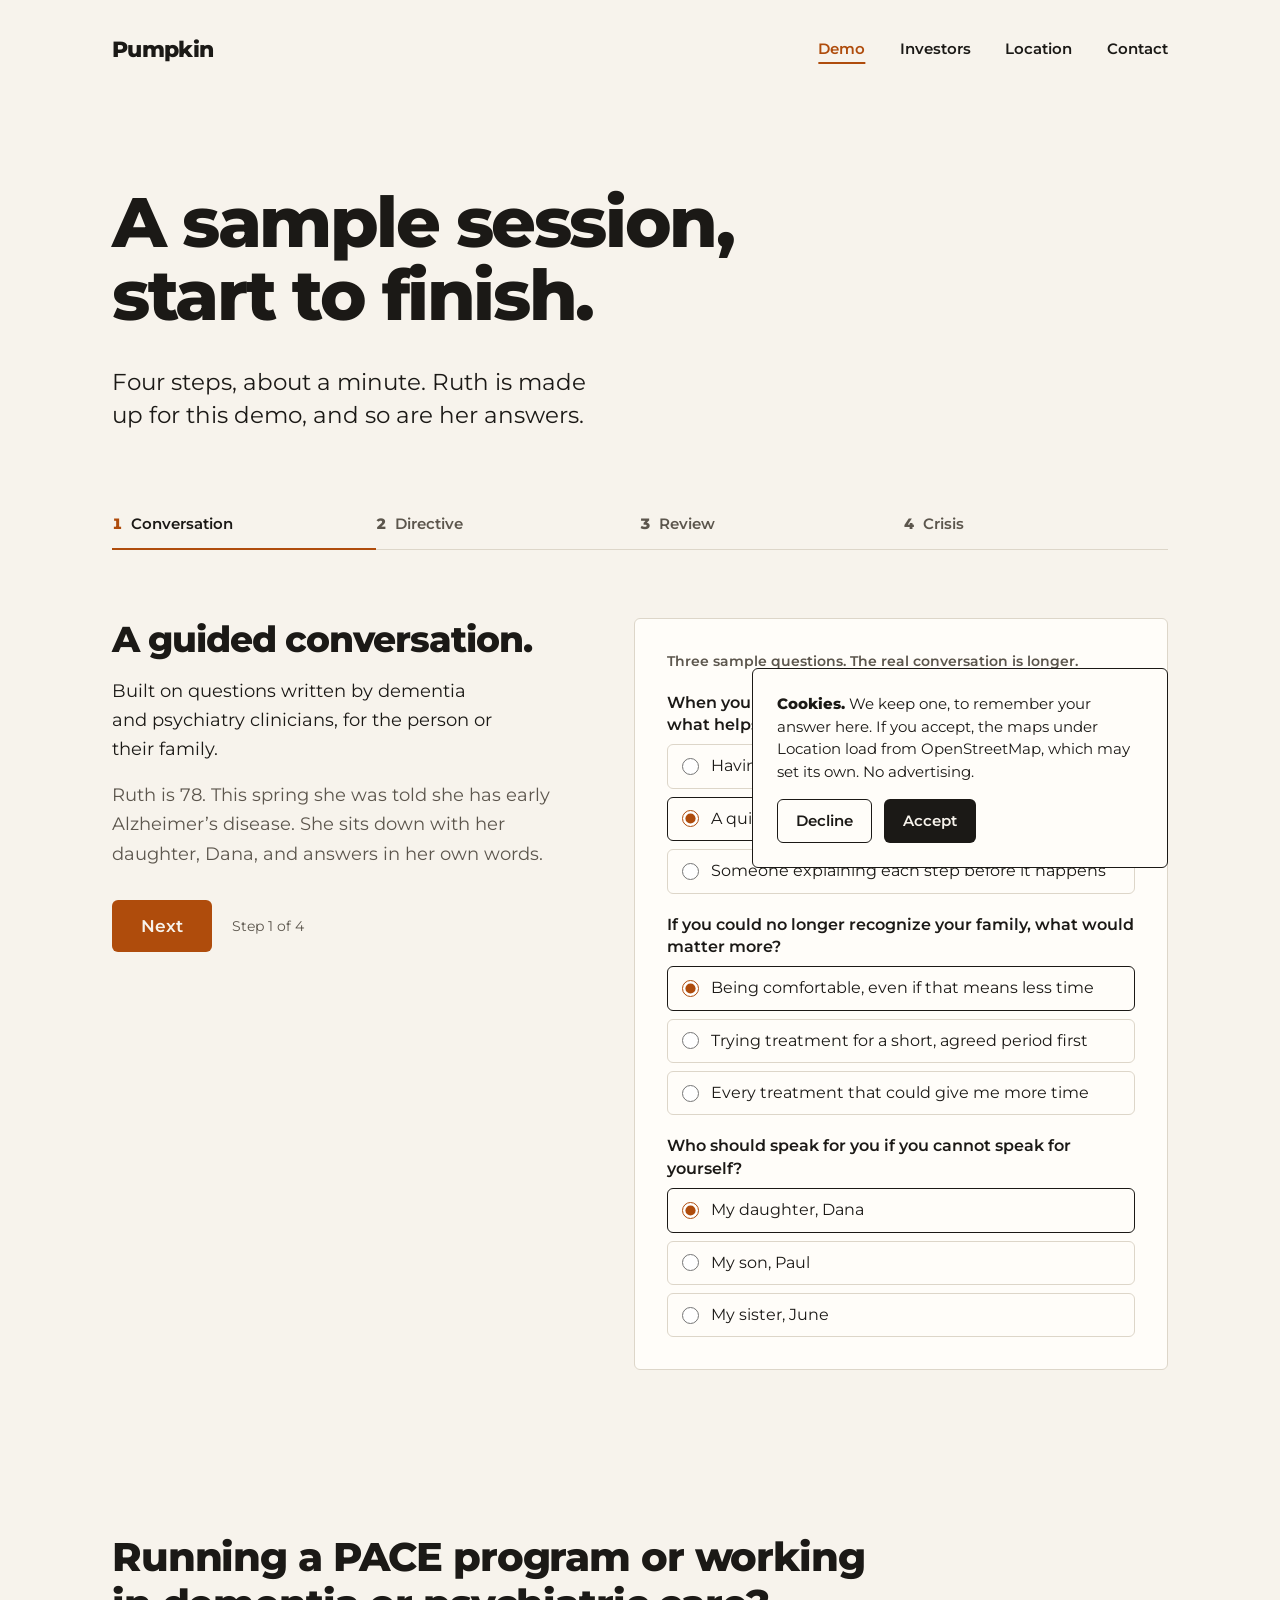
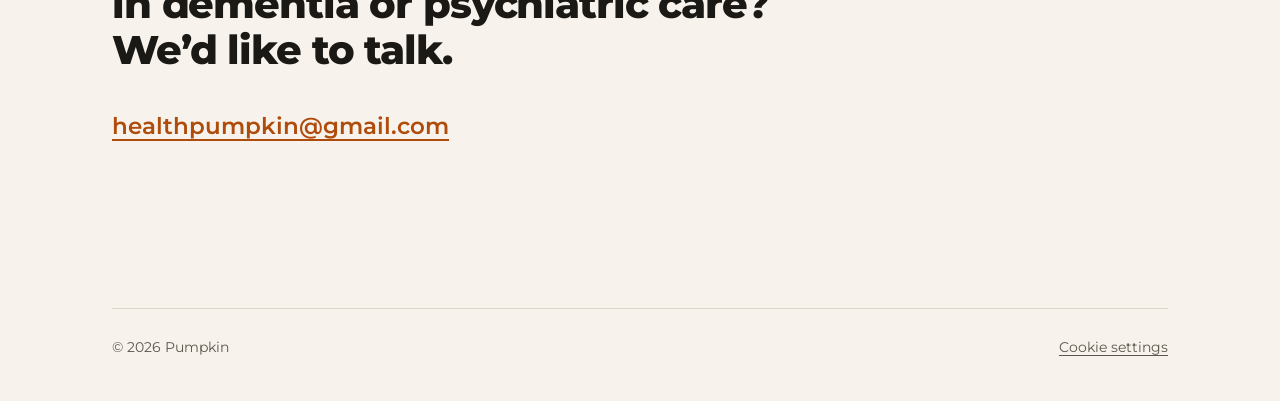
==== demo.html @ 85c22ad1 "Add demo and investors pages, location maps, cookie notice, fuller header - demo.html: a made-up sam" ====
<!doctype html>
<html lang="en">
<head>
  <meta charset="utf-8">
  <meta name="viewport" content="width=device-width, initial-scale=1">
  <title>Demo | Pumpkin</title>
  <meta name="description" content="A sample Pumpkin session in four steps: the conversation, the directive, the review, and the moment it is needed. The person and her answers are made up.">
  <meta name="color-scheme" content="light">
  <meta name="theme-color" content="#F7F3EC">
  <link rel="canonical" href="https://shubhambans.github.io/pumpkin/demo.html">
  <meta property="og:type" content="website">
  <meta property="og:url" content="https://shubhambans.github.io/pumpkin/demo.html">
  <meta property="og:title" content="Demo | Pumpkin">
  <meta property="og:description" content="A sample Pumpkin session in four steps. The person and her answers are made up.">
  <link rel="icon" href="data:image/svg+xml,%3Csvg xmlns='http://www.w3.org/2000/svg' viewBox='0 0 32 32'%3E%3Ccircle cx='16' cy='16' r='13' fill='%23AF4C0C'/%3E%3C/svg%3E">
  <link rel="preconnect" href="https://fonts.googleapis.com">
  <link rel="preconnect" href="https://fonts.gstatic.com" crossorigin>
  <link rel="stylesheet" href="https://fonts.googleapis.com/css2?family=Montserrat:wght@400..800&display=swap">
  <link rel="stylesheet" href="styles.css">
  <link rel="stylesheet" href="demo.css">
  <script src="site.js" defer></script>
  <script src="demo.js" defer></script>
</head>
<body>
  <a class="skip-link" href="#main">Skip to content</a>

  <header class="site-header page">
    <a class="wordmark" href="./">Pumpkin</a>
    <nav class="site-nav" aria-label="Primary">
      <ul role="list">
        <li><a href="demo.html" aria-current="page">Demo</a></li>
        <li><a href="investors.html">Investors</a></li>
        <li><a href="./#location">Location</a></li>
        <li><a href="./#contact">Contact</a></li>
      </ul>
    </nav>
  </header>

  <main id="main">
    <section class="hero hero--page page" aria-labelledby="page-title">
      <h1 id="page-title">A sample session, start to finish.</h1>
      <p class="lead">Four steps, about a minute. Ruth is made up for this demo, and so are her answers.</p>
    </section>

    <section class="section demo page" aria-label="Demo" data-demo>
      <ol class="demo__steps" role="list" hidden>
        <li><button type="button" data-go="0"><b>1</b> <span>Conversation</span></button></li>
        <li><button type="button" data-go="1"><b>2</b> <span>Directive</span></button></li>
        <li><button type="button" data-go="2"><b>3</b> <span>Review</span></button></li>
        <li><button type="button" data-go="3"><b>4</b> <span>Crisis</span></button></li>
      </ol>

      <article class="demo__panel" data-panel aria-labelledby="demo-1">
        <div class="demo__text">
          <h2 id="demo-1" class="statement" tabindex="-1">A guided conversation.</h2>
          <p>Built on questions written by dementia and psychiatry clinicians, for the person or their family.</p>
          <p class="demo__scene">Ruth is 78. This spring she was told she has early Alzheimer’s disease. She sits down with her daughter, Dana, and answers in her own words.</p>
        </div>
        <form class="sheet" aria-label="Sample conversation" data-answers>
          <p class="sheet__label">Three sample questions. The real conversation is longer.</p>
          <fieldset>
            <legend>When you are frightened or confused in the hospital, what helps most?</legend>
            <label class="option"><input type="radio" name="calm" value="0"> Having my daughter with me</label>
            <label class="option"><input type="radio" name="calm" value="1" checked> A quiet room and my own music</label>
            <label class="option"><input type="radio" name="calm" value="2"> Someone explaining each step before it happens</label>
          </fieldset>
          <fieldset>
            <legend>If you could no longer recognize your family, what would matter more?</legend>
            <label class="option"><input type="radio" name="goal" value="0" checked> Being comfortable, even if that means less time</label>
            <label class="option"><input type="radio" name="goal" value="1"> Trying treatment for a short, agreed period first</label>
            <label class="option"><input type="radio" name="goal" value="2"> Every treatment that could give me more time</label>
          </fieldset>
          <fieldset>
            <legend>Who should speak for you if you cannot speak for yourself?</legend>
            <label class="option"><input type="radio" name="voice" value="0" checked> My daughter, Dana</label>
            <label class="option"><input type="radio" name="voice" value="1"> My son, Paul</label>
            <label class="option"><input type="radio" name="voice" value="2"> My sister, June</label>
          </fieldset>
        </form>
        <div class="demo__nav" hidden>
          <button type="button" class="button" data-next>Next</button>
          <p>Step 1 of 4</p>
        </div>
      </article>

      <article class="demo__panel" data-panel aria-labelledby="demo-2">
        <div class="demo__text">
          <h2 id="demo-2" class="statement" tabindex="-1">A directive that fits your state’s law.</h2>
          <p>Pumpkin drafts it.</p>
          <p class="demo__scene">Ruth’s answers become a short document in her own words. Change an answer in step one, or the state here, and the draft follows.</p>
        </div>
        <div class="sheet">
          <div class="sheet__head">
            <p class="sheet__label">Advance directive, <span data-status>draft</span></p>
            <label class="sheet__state">State
              <select data-state>
                <option>Washington</option>
                <option>Oregon</option>
                <option>California</option>
                <option>Texas</option>
                <option>New York</option>
                <option>Florida</option>
              </select>
            </label>
          </div>
          <p class="sheet__name">Ruth A.</p>
          <dl class="wishes">
            <div>
              <dt>If I am frightened or confused</dt>
              <dd data-wish="calm">Please give me a quiet room and play my own music.</dd>
            </div>
            <div>
              <dt>If I can no longer recognize my family</dt>
              <dd data-wish="goal">Keep me comfortable, even if that means less time.</dd>
            </div>
            <div>
              <dt>Who speaks for me</dt>
              <dd data-wish="voice">My daughter, Dana.</dd>
            </div>
          </dl>
          <p class="sheet__note">Drafted to fit <span data-state-name>Washington</span>’s rules.</p>
        </div>
        <div class="demo__nav" hidden>
          <button type="button" class="button button--quiet" data-back>Back</button>
          <button type="button" class="button" data-next>Next</button>
          <p>Step 2 of 4</p>
        </div>
      </article>

      <article class="demo__panel" data-panel aria-labelledby="demo-3">
        <div class="demo__text">
          <h2 id="demo-3" class="statement" tabindex="-1">A clinician reviews it with you before you sign.</h2>
          <p class="demo__scene">Dr. Morris, Ruth’s geriatrician, reads the draft back to Ruth and Dana, answers their questions, and checks that it says what Ruth means.</p>
        </div>
        <div class="sheet">
          <p class="sheet__label">Review with Dr. Morris</p>
          <ul class="checks" role="list">
            <li>Read back in plain language</li>
            <li>Questions answered</li>
            <li>Ruth confirms these are her wishes</li>
          </ul>
          <div class="sheet__action">
            <button type="button" class="button button--ink button--small" data-sign hidden>Sign the directive</button>
            <p data-signed>Signed by Ruth A. Reviewed by Dr. Morris.</p>
          </div>
        </div>
        <div class="demo__nav" hidden>
          <button type="button" class="button button--quiet" data-back>Back</button>
          <button type="button" class="button" data-next>Next</button>
          <p>Step 3 of 4</p>
        </div>
      </article>

      <article class="demo__panel" data-panel aria-labelledby="demo-4">
        <div class="demo__text">
          <h2 id="demo-4" class="statement" tabindex="-1">There in a crisis.</h2>
          <p>Shared with your family and care team, one quick lookup away, and we track whether it was seen and followed.</p>
          <p class="demo__scene">Three months later, Ruth arrives at an emergency department at night, confused and on her own.</p>
        </div>
        <div class="sheet">
          <p class="sheet__label">Emergency department, 2:10 am</p>
          <div class="sheet__head sheet__head--lookup">
            <p class="sheet__name">Ruth A., 78</p>
            <button type="button" class="button button--ink button--small" data-lookup hidden>Look up</button>
          </div>
          <div data-result>
            <p class="sheet__found">Advance directive on file, reviewed and signed.</p>
            <dl class="wishes">
              <div>
                <dt>If I am frightened or confused</dt>
                <dd data-wish="calm">Please give me a quiet room and play my own music.</dd>
              </div>
              <div>
                <dt>If I can no longer recognize my family</dt>
                <dd data-wish="goal">Keep me comfortable, even if that means less time.</dd>
              </div>
              <div>
                <dt>Who speaks for me</dt>
                <dd data-wish="voice">My daughter, Dana.</dd>
              </div>
            </dl>
            <dl class="log">
              <div>
                <dt>Shared with</dt>
                <dd><span data-voice-name>Dana</span> and Ruth’s care team</dd>
              </div>
              <div>
                <dt>Seen</dt>
                <dd>2:14 am, by the emergency clinician</dd>
              </div>
              <div>
                <dt>Followed</dt>
                <dd>Yes</dd>
              </div>
            </dl>
          </div>
        </div>
        <div class="demo__nav" hidden>
          <button type="button" class="button button--quiet" data-back>Back</button>
          <button type="button" class="button button--quiet" data-restart>Start over</button>
          <p>Step 4 of 4</p>
        </div>
      </article>
    </section>

    <section class="section contact page" aria-labelledby="contact-title">
      <h2 id="contact-title" class="statement">Running a PACE program or working in dementia or psychiatric care? <span>We’d like to talk.</span></h2>
      <p><a href="mailto:healthpumpkin@gmail.com">healthpumpkin@gmail.com</a></p>
    </section>
  </main>

  <footer class="site-footer page">
    <p>© 2026 Pumpkin</p>
    <button type="button" class="text-button" data-cookie-settings hidden>Cookie settings</button>
  </footer>
</body>
</html>
---- styles.css ----
/* Pumpkin
   One typeface, one accent, one left axis. Shared by every page. */

/* Metric-matched fallback, so text does not jump when Montserrat arrives. */
@font-face {
  font-family: "Montserrat Fallback";
  src: local("Arial");
  size-adjust: 113%;
  ascent-override: 85.7%;
  descent-override: 22.2%;
  line-gap-override: 0%;
}

:root {
  color-scheme: light;

  /* Colour */
  --paper: #F7F3EC;
  --sheet: #FFFDF9;
  --ink: #1B1916;
  --ink-soft: #5C564D;
  --accent: #AF4C0C;
  --accent-deep: #8C3B08;
  --rule: #DDD6C9;

  /* Type. A perfect fourth from an 18px body: 14, 18, 24, 43, 57, 76, 135. */
  --font: "Montserrat", "Montserrat Fallback", "Helvetica Neue", Arial, sans-serif;
  --fs-small: 0.875rem;
  --fs-body: clamp(1.0625rem, 1.0405rem + 0.094vw, 1.125rem);
  --fs-lead: clamp(1.25rem, 1.162rem + 0.376vw, 1.5rem);
  --fs-statement: clamp(1.625rem, 1.251rem + 1.596vw, 2.6875rem);
  --fs-h2: clamp(2rem, 1.45rem + 2.347vw, 3.5625rem);
  --fs-h1: clamp(2.375rem, 1.539rem + 3.568vw, 4.75rem);
  --fs-figure: 8.4375rem;

  /* Space. 8px unit. */
  --s-1: 0.5rem;
  --s-2: 1rem;
  --s-3: 1.5rem;
  --s-4: 2rem;
  --s-5: 3rem;
  --s-6: 4rem;
  --gutter: clamp(1.25rem, 5vw, 4rem);
  --section: clamp(5.5rem, 3.4rem + 8.5vw, 11rem);
  --block: clamp(2.5rem, 1.8rem + 3vw, 4.5rem);
  --page: 66rem;
  --measure: 36rem; /* about 66 characters of body text */

  --radius: 6px;
  --ease-out: cubic-bezier(0.16, 1, 0.3, 1);
}

/* Base */

*,
*::before,
*::after {
  box-sizing: border-box;
}

[hidden] {
  display: none !important;
}

html {
  -webkit-text-size-adjust: 100%;
  text-size-adjust: 100%;
  scrollbar-color: #C6BDAE var(--paper);
}

body {
  margin: 0;
  background: var(--paper);
  color: var(--ink);
  font-family: var(--font);
  font-size: var(--fs-body);
  font-weight: 400;
  line-height: 1.65;
  font-kerning: normal;
  -webkit-font-smoothing: antialiased;
  -moz-osx-font-smoothing: grayscale;
}

h1,
h2,
h3,
p,
ol,
ul,
dl,
dd,
fieldset {
  margin: 0;
}

ol,
ul {
  padding: 0;
  list-style: none;
}

img,
iframe {
  display: block;
  max-width: 100%;
}

img {
  height: auto;
}

button,
input,
select {
  color: inherit;
  font: inherit;
}

strong {
  font-weight: 600;
}

::selection {
  background: var(--accent);
  color: var(--paper);
}

a {
  color: var(--accent);
  text-decoration-thickness: 0.07em;
  text-underline-offset: 0.22em;
  transition: color 160ms ease;
}

a:hover {
  color: var(--accent-deep);
}

:focus-visible {
  outline: 2px solid var(--accent);
  outline-offset: 4px;
  border-radius: 2px;
}

.page {
  width: min(100% - 2 * var(--gutter), var(--page));
  margin-inline: auto;
}

.section {
  padding-bottom: var(--section);
  scroll-margin-top: var(--s-5);
}

.prose {
  max-width: var(--measure);
  text-wrap: pretty;
}

.prose + .prose {
  margin-top: var(--s-2);
}

.visually-hidden {
  position: absolute;
  width: 1px;
  height: 1px;
  margin: -1px;
  padding: 0;
  overflow: hidden;
  clip-path: inset(50%);
  white-space: nowrap;
  border: 0;
}

.skip-link {
  position: absolute;
  top: 0;
  left: var(--gutter);
  z-index: 30;
  padding: 0.75rem 1rem;
  background: var(--ink);
  color: var(--paper);
  font-weight: 600;
  text-decoration: none;
  border-radius: 0 0 var(--radius) var(--radius);
  transform: translateY(-120%);
}

.skip-link:focus {
  transform: translateY(0);
}

.skip-link:hover {
  color: var(--paper);
}

/* Type roles */

.title {
  font-size: var(--fs-h2);
  font-weight: 800;
  line-height: 1.08;
  letter-spacing: -0.03em;
  text-wrap: balance;
}

.statement {
  max-width: 21em;
  font-size: var(--fs-statement);
  font-weight: 800;
  line-height: 1.16;
  letter-spacing: -0.028em;
  text-wrap: balance;
}

/* A question wraps as it needs to; the invitation after it gets its own line. */
.statement span {
  display: block;
}

.title + .prose,
.statement + .prose {
  margin-top: clamp(1.25rem, 1.1rem + 0.7vw, 1.75rem);
}

.subhead {
  font-size: var(--fs-lead);
  font-weight: 600;
  line-height: 1.3;
  letter-spacing: -0.015em;
}

.more {
  margin-top: var(--s-3);
  font-weight: 600;
}

/* Buttons */

.button {
  display: inline-flex;
  align-items: center;
  justify-content: center;
  min-height: 3.25rem;
  padding: 0.75rem 1.75rem;
  border: 1px solid transparent;
  border-radius: var(--radius);
  background: var(--accent);
  color: var(--paper);
  font-size: 1.0625rem;
  font-weight: 600;
  line-height: 1.2;
  text-decoration: none;
  cursor: pointer;
  transition: background-color 160ms ease, color 160ms ease, border-color 160ms ease, transform 160ms var(--ease-out);
}

.button:hover {
  background: var(--accent-deep);
  color: var(--paper);
}

.button:active {
  transform: translateY(1px);
}

.button--ink {
  background: var(--ink);
}

.button--ink:hover {
  background: #3A352E;
}

.button--quiet {
  border-color: var(--ink);
  background: transparent;
  color: var(--ink);
}

.button--quiet:hover {
  background: var(--ink);
  color: var(--paper);
}

.button--small {
  min-height: 2.75rem;
  padding: 0.5rem 1.125rem;
  font-size: 0.9375rem;
}

.button:disabled {
  border-color: var(--rule);
  background: transparent;
  color: var(--ink-soft);
  cursor: default;
  transform: none;
}

.text-button {
  min-height: 2.75rem;
  padding: 0;
  border: 0;
  background: none;
  color: inherit;
  text-decoration: underline;
  text-decoration-thickness: 0.07em;
  text-underline-offset: 0.22em;
  cursor: pointer;
}

.text-button:hover {
  color: var(--ink);
}

/* Header */

.site-header {
  display: flex;
  flex-wrap: wrap;
  align-items: center;
  justify-content: space-between;
  column-gap: var(--s-4);
  padding-block: clamp(1rem, 0.7rem + 1.3vw, 1.75rem);
}

.wordmark {
  display: inline-flex;
  align-items: center;
  min-height: 2.75rem;
  color: var(--ink);
  font-size: 1.375rem;
  font-weight: 800;
  line-height: 1;
  letter-spacing: -0.03em;
  text-decoration: none;
}

.wordmark:hover {
  color: var(--ink);
}

.site-nav ul {
  display: flex;
  align-items: center;
  gap: clamp(1.125rem, 0.4rem + 2.2vw, 2.25rem);
}

.site-nav a {
  display: inline-flex;
  align-items: center;
  min-height: 2.75rem;
  color: var(--ink);
  font-size: 0.9375rem;
  font-weight: 600;
  text-decoration: none;
}

.site-nav a:hover {
  color: var(--accent);
}

.site-nav a[aria-current="page"] {
  color: var(--accent);
  text-decoration: underline;
  text-decoration-thickness: 0.1em;
  text-underline-offset: 0.5em;
}

@media (max-width: 34rem) {
  .site-nav {
    flex-basis: 100%;
  }

  .site-nav ul {
    justify-content: space-between;
    gap: var(--s-1);
  }
}

/* Hero */

.hero {
  padding-block: clamp(2.5rem, 0.6rem + 8.9vw, 8.75rem) var(--section);
}

.hero--page {
  padding-block: clamp(2.25rem, 1rem + 5.5vw, 5.75rem) var(--block);
}

.hero h1 {
  max-width: 12.2em;
  font-size: var(--fs-h1);
  font-weight: 800;
  line-height: 1.04;
  letter-spacing: -0.035em;
  text-wrap: balance;
}

.lead {
  max-width: 36rem;
  margin-top: clamp(1.5rem, 1.3rem + 0.9vw, 2.25rem);
  font-size: var(--fs-lead);
  line-height: 1.45;
  text-wrap: balance;
}

.hero .button {
  margin-top: clamp(2rem, 1.75rem + 1.1vw, 2.75rem);
}

/* The problem: two numbers set as type */

.problem {
  container-type: inline-size;
}

.figure > span {
  display: block;
}

.figure + .figure,
.figure + .prose {
  margin-top: var(--block);
}

.figure__text {
  max-width: 30em;
  font-size: var(--fs-lead);
  line-height: 1.4;
  text-wrap: balance;
}

.figure__number {
  margin-top: 0.04em;
  font-size: clamp(2.5rem, 14vw, var(--fs-figure));
  font-size: clamp(2.5rem, 15cqi, var(--fs-figure));
  font-weight: 800;
  line-height: 1;
  letter-spacing: -0.04em;
  font-variant-numeric: lining-nums;
}

/* Numbered steps */

.steps {
  max-width: var(--measure);
  margin-top: clamp(2rem, 1.6rem + 1.8vw, 3.25rem);
  border-top: 1px solid var(--rule);
  counter-reset: step;
}

.steps > li {
  display: grid;
  grid-template-columns: clamp(2rem, 1.8rem + 0.9vw, 2.75rem) minmax(0, 1fr);
  padding-block: clamp(1.25rem, 1.1rem + 0.7vw, 1.75rem);
  border-bottom: 1px solid var(--rule);
  counter-increment: step;
}

.steps > li::before {
  grid-row: 1 / span 2;
  content: counter(step);
  content: counter(step) / "";
  color: var(--accent);
  font-size: var(--fs-lead);
  font-weight: 800;
  line-height: 1.3;
  font-variant-numeric: lining-nums tabular-nums;
}

.steps h3 {
  grid-column: 2;
  font-size: var(--fs-lead);
  font-weight: 600;
  line-height: 1.3;
  letter-spacing: -0.015em;
  text-wrap: balance;
}

.steps p {
  grid-column: 2;
  margin-top: var(--s-1);
  text-wrap: pretty;
}

/* Two-up grids: team and places */

.pair {
  display: grid;
  gap: var(--block) clamp(1.5rem, 1rem + 2.2vw, 3rem);
  max-width: 54rem;
}

.pair > * {
  max-width: 26rem;
}

.prose + .pair {
  margin-top: var(--block);
}

@media (min-width: 40rem) {
  .pair {
    grid-template-columns: repeat(2, minmax(0, 1fr));
  }
}

/* Team */

.person img {
  width: 100%;
  aspect-ratio: 4 / 5;
  object-fit: cover;
  border-radius: var(--radius);
  background: var(--rule);
}

.person h3 {
  margin-top: var(--s-3);
}

.person p {
  margin-top: var(--s-1);
  text-wrap: pretty;
}

/* Location */

.place p {
  color: var(--ink-soft);
}

.map {
  position: relative;
  aspect-ratio: 4 / 3;
  margin-top: var(--s-3);
  overflow: hidden;
  border: 1px solid var(--rule);
  border-radius: var(--radius);
  background: var(--sheet);
}

.map iframe {
  width: 100%;
  height: 100%;
  border: 0;
  /* Quiet the map's own colours so it sits in the page. */
  filter: grayscale(1) sepia(0.22) contrast(0.95);
}

.map__ask {
  position: absolute;
  inset: 0;
  display: flex;
  flex-direction: column;
  align-items: flex-start;
  justify-content: flex-end;
  gap: var(--s-2);
  padding: var(--s-3);
}

.map__ask p,
.place__link {
  font-size: var(--fs-small);
}

.place__link {
  margin-top: 0.75rem;
}

/* Contact */

.contact p {
  margin-top: clamp(1.5rem, 1.3rem + 0.9vw, 2.25rem);
}

.contact p a {
  font-size: var(--fs-lead);
  font-weight: 600;
  overflow-wrap: anywhere;
}

/* Footer */

.site-footer {
  display: flex;
  flex-wrap: wrap;
  align-items: center;
  justify-content: space-between;
  gap: 0 var(--s-4);
  padding-block: var(--s-2) var(--s-4);
  border-top: 1px solid var(--rule);
  color: var(--ink-soft);
  font-size: var(--fs-small);
}

.site-footer p {
  display: flex;
  align-items: center;
  min-height: 2.75rem;
}

/* Cookie notice */

/* Sits bottom right, where the left-aligned page leaves room, so it never covers the words. */
.cookie {
  position: fixed;
  right: max(var(--gutter), (100% - var(--page)) / 2);
  bottom: clamp(1rem, 3vw, 2rem);
  z-index: 20;
  width: min(26rem, 100% - 2 * var(--gutter));
  padding: clamp(1rem, 0.8rem + 1vw, 1.5rem);
  border: 1px solid var(--ink);
  border-radius: var(--radius);
  background: var(--sheet);
  font-size: clamp(0.875rem, 0.84rem + 0.16vw, 0.9375rem);
  line-height: 1.5;
}

.cookie strong {
  font-weight: 800;
}

.cookie__actions {
  display: flex;
  flex-wrap: wrap;
  gap: 0.75rem;
  margin-top: clamp(0.75rem, 0.6rem + 0.6vw, 1rem);
}

/* Motion: one quiet fade as a page opens, nothing on scroll. */

@media (prefers-reduced-motion: no-preference) {
  html {
    scroll-behavior: smooth;
  }

  .hero > * {
    animation: arrive 900ms var(--ease-out) backwards;
  }

  .hero > .lead {
    animation-delay: 110ms;
  }

  .hero > .button {
    animation-delay: 220ms;
  }

  .cookie {
    animation: arrive 400ms ease-out backwards;
  }
}

@keyframes arrive {
  from {
    opacity: 0;
  }
}

@media print {
  .cookie,
  .skip-link {
    display: none;
  }
}
---- demo.css ----
/* Pumpkin demo page. Builds on styles.css; loaded only by demo.html. */

/* Step tabs */

.demo__steps {
  display: flex;
  margin-bottom: var(--block);
  border-bottom: 1px solid var(--rule);
}

.demo__steps li {
  flex: 1 1 0;
}

.demo__steps button {
  display: flex;
  align-items: baseline;
  gap: 0.5rem;
  width: 100%;
  min-height: 3rem;
  margin-bottom: -1px;
  padding: 0.75rem 0;
  border: 0;
  border-bottom: 2px solid transparent;
  background: none;
  color: var(--ink-soft);
  font-size: 0.9375rem;
  font-weight: 600;
  text-align: left;
  cursor: pointer;
  transition: color 160ms ease, border-color 160ms ease;
}

.demo__steps b {
  font-weight: 800;
  font-variant-numeric: lining-nums tabular-nums;
}

.demo__steps button:hover {
  color: var(--ink);
}

.demo__steps button[aria-current="step"] {
  border-bottom-color: var(--accent);
  color: var(--ink);
}

.demo__steps button[aria-current="step"] b {
  color: var(--accent);
}

.demo__steps button:focus-visible {
  outline-offset: -2px;
}

/* On a phone only the current step keeps its name. */
@media (max-width: 34rem) {
  .demo__steps li {
    flex: 0 0 2.75rem;
  }

  .demo__steps li:has([aria-current="step"]) {
    flex: 1 1 auto;
  }

  .demo__steps button:not([aria-current="step"]) span {
    display: none;
  }
}

/* A step: the words, the sample screen, then the way onward.
   On a wide screen the words and the buttons share the left column. */

.demo__panel {
  display: grid;
  grid-template-areas: "text" "sheet" "nav";
  gap: var(--s-4) clamp(2rem, 6vw, 5rem);
}

.demo__panel + .demo__panel {
  margin-top: var(--section);
}

.demo.is-live .demo__panel {
  margin-top: 0;
}

.demo__text {
  grid-area: text;
}

.demo__panel > .sheet {
  grid-area: sheet;
}

.demo__nav {
  grid-area: nav;
  display: flex;
  flex-wrap: wrap;
  align-items: center;
  gap: 0.75rem;
}

.demo__nav p {
  margin-left: var(--s-1);
  color: var(--ink-soft);
  font-size: var(--fs-small);
}

@media (min-width: 56rem) {
  .demo__panel {
    grid-template-columns: minmax(0, 5fr) minmax(0, 6fr);
    grid-template-rows: auto 1fr;
    grid-template-areas: "text sheet" "nav sheet";
    align-items: start;
  }

  .demo.is-live .demo__panel {
    min-height: 34rem;
  }
}

/* Step titles sit in a narrow column, a step down from the page's statements. */
.demo__text .statement {
  font-size: clamp(1.625rem, 1.36rem + 1.13vw, 2.375rem);
}

.demo__text .statement:focus {
  outline: none;
}

.demo__text p {
  max-width: 30rem;
  margin-top: var(--s-2);
  text-wrap: pretty;
}

.demo__scene {
  color: var(--ink-soft);
}

/* The sample screen: a little denser than the page around it */

.sheet {
  padding: clamp(1.25rem, 0.9rem + 1.6vw, 2rem);
  border: 1px solid var(--rule);
  border-radius: var(--radius);
  background: var(--sheet);
  font-size: 1rem;
  line-height: 1.5;
}

.sheet__label,
.sheet__note,
.sheet__state {
  color: var(--ink-soft);
  font-size: var(--fs-small);
}

.sheet__label {
  font-weight: 600;
}

.sheet__note {
  margin-top: var(--s-2);
}

.sheet fieldset {
  min-width: 0;
  margin-top: 1.25rem;
  padding: 0;
  border: 0;
}

.sheet legend {
  padding: 0;
  font-weight: 600;
  line-height: 1.4;
}

.option {
  display: flex;
  align-items: flex-start;
  gap: 0.75rem;
  margin-top: 0.5rem;
  padding: 0.625rem 0.875rem;
  border: 1px solid var(--rule);
  border-radius: var(--radius);
  line-height: 1.4;
  cursor: pointer;
  transition: border-color 160ms ease;
}

.option:hover {
  border-color: var(--ink-soft);
}

.option:has(input:checked) {
  border-color: var(--ink);
}

.option:has(input:focus-visible) {
  outline: 2px solid var(--accent);
  outline-offset: 2px;
}

.option input {
  flex: none;
  width: 1.0625rem;
  height: 1.0625rem;
  margin: 0.16em 0 0;
  accent-color: var(--accent);
}

.option input:focus-visible {
  outline: none;
}

.sheet__head {
  display: flex;
  flex-wrap: wrap;
  align-items: center;
  justify-content: space-between;
  gap: var(--s-1) var(--s-3);
  padding-bottom: var(--s-2);
  border-bottom: 1px solid var(--rule);
}

.sheet__head--lookup {
  margin-top: var(--s-1);
}

.sheet__head--lookup .sheet__name {
  margin-top: 0;
}

.sheet__state {
  display: inline-flex;
  align-items: center;
  gap: 0.5rem;
  font-weight: 600;
}

.sheet__state select {
  min-height: 2.75rem;
  padding: 0.25rem 0.5rem;
  border: 1px solid var(--rule);
  border-radius: var(--radius);
  background: var(--paper);
  color: var(--ink);
  font-weight: 400;
}

.sheet__name {
  margin-top: var(--s-3);
  font-size: var(--fs-lead);
  font-weight: 800;
  line-height: 1.2;
  letter-spacing: -0.02em;
}

.sheet__found {
  margin-top: var(--s-2);
  font-weight: 600;
}

.wishes {
  margin-top: var(--s-2);
}

.wishes > div {
  padding-block: 0.75rem;
  border-top: 1px solid var(--rule);
}

.wishes dt,
.log dt {
  color: var(--ink-soft);
  font-size: var(--fs-small);
  font-weight: 600;
}

.wishes dd {
  margin-top: 0.125rem;
}

.checks {
  margin-top: var(--s-2);
  border-bottom: 1px solid var(--rule);
}

.checks li {
  position: relative;
  padding: 0.75rem 0 0.75rem 1.75rem;
  border-top: 1px solid var(--rule);
  line-height: 1.4;
}

/* A drawn tick, not a glyph. */
.checks li::before {
  content: "";
  position: absolute;
  top: 0.9rem;
  left: 0.3rem;
  width: 0.4rem;
  height: 0.75rem;
  border: solid var(--accent);
  border-width: 0 2px 2px 0;
  transform: rotate(45deg);
}

.sheet__action {
  margin-top: var(--s-3);
}

.sheet__action p {
  font-weight: 600;
}

.log {
  border-top: 1px solid var(--ink);
}

.log > div {
  display: grid;
  grid-template-columns: 6.5rem minmax(0, 1fr);
  align-items: baseline;
  gap: var(--s-2);
  padding-block: 0.625rem;
  border-bottom: 1px solid var(--rule);
}

.log > div:last-child {
  padding-bottom: 0;
  border-bottom: 0;
}

@media (prefers-reduced-motion: no-preference) {
  .demo.is-live .demo__panel,
  .demo.is-live [data-result],
  .demo.is-live [data-signed] {
    animation: arrive 500ms var(--ease-out) backwards;
  }
}
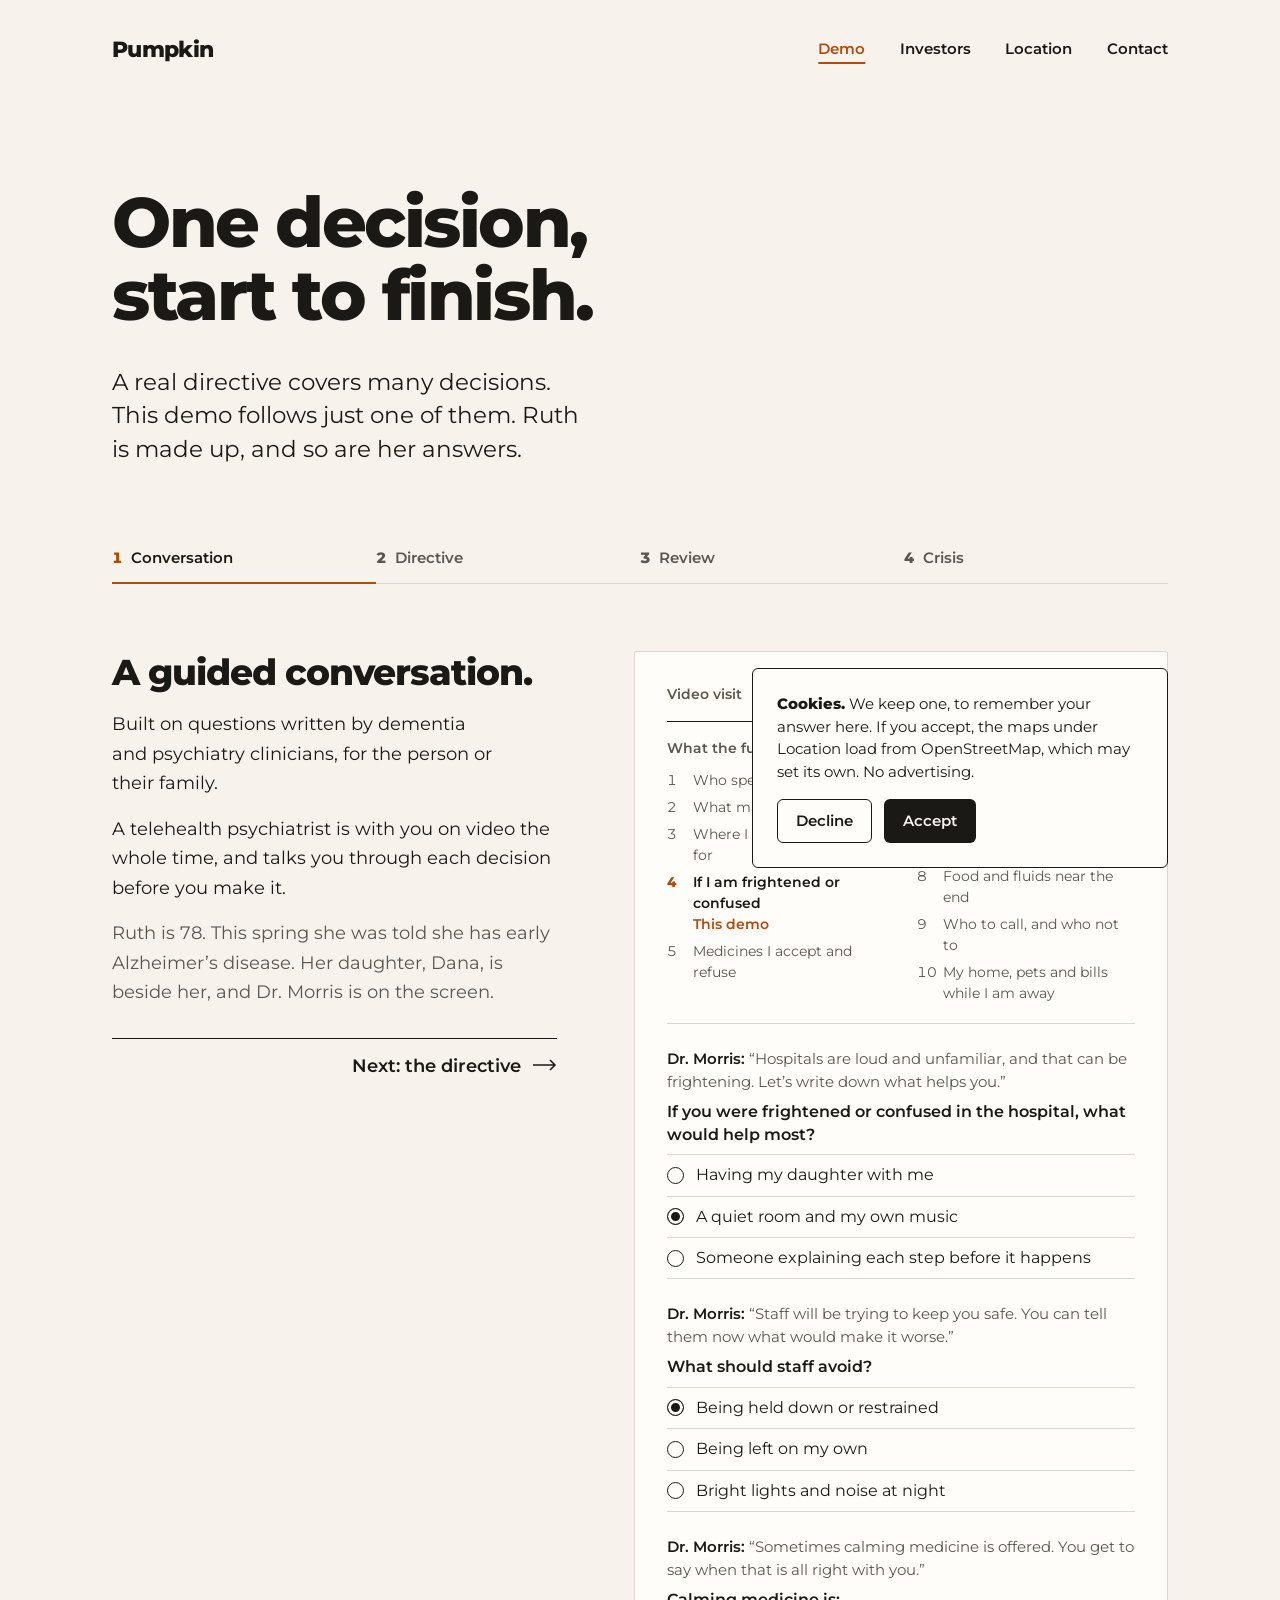
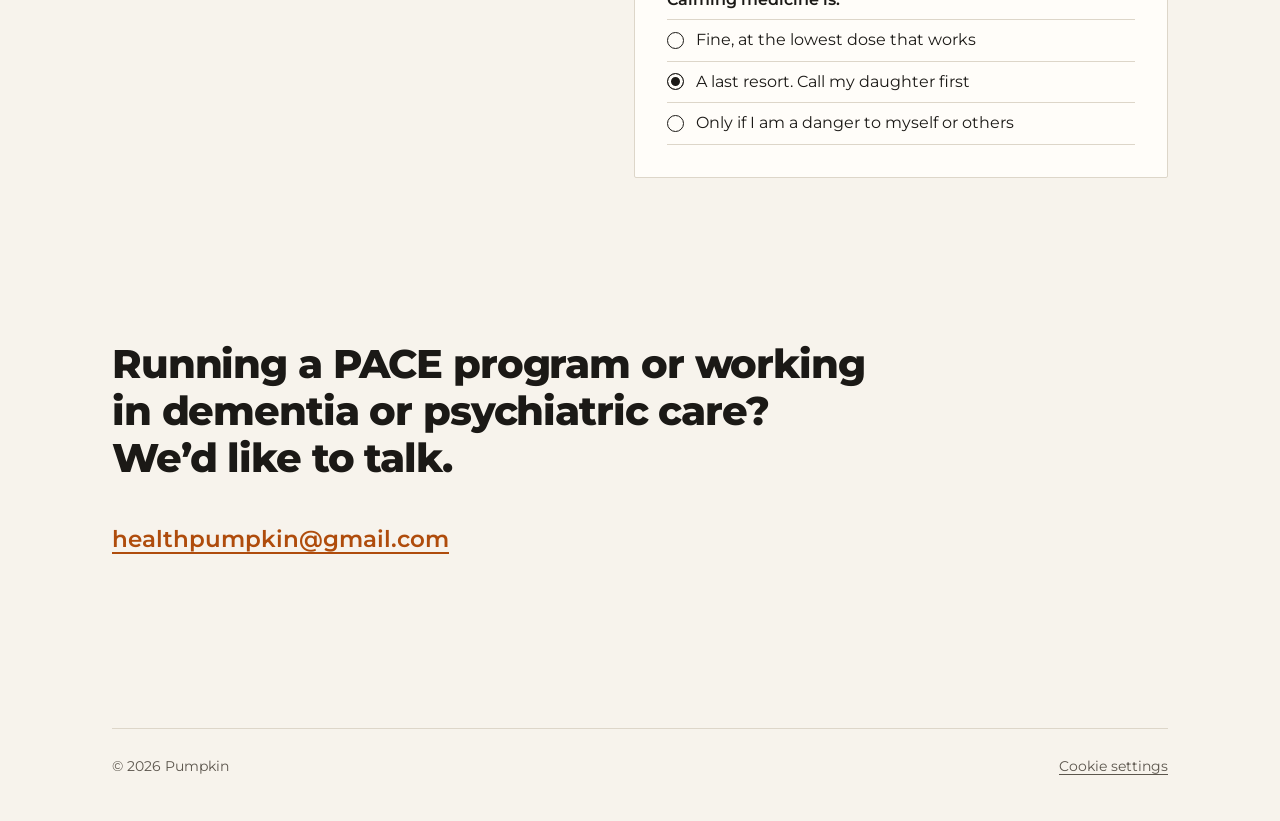
==== commit 50ee92fe: "Rebuild the demo around one decision - One decision in three parts, shown against the outline of the" ====
--- a/demo.html
+++ b/demo.html
@@ -4,14 +4,14 @@
   <meta charset="utf-8">
   <meta name="viewport" content="width=device-width, initial-scale=1">
   <title>Demo | Pumpkin</title>
-  <meta name="description" content="A sample Pumpkin session in four steps: the conversation, the directive, the review, and the moment it is needed. The person and her answers are made up.">
+  <meta name="description" content="One decision from a Pumpkin session, start to finish: the conversation with a psychiatrist on video, the directive for your state, the review, and the night it is needed. The person and her answers are made up.">
   <meta name="color-scheme" content="light">
   <meta name="theme-color" content="#F7F3EC">
   <link rel="canonical" href="https://shubhambans.github.io/pumpkin/demo.html">
   <meta property="og:type" content="website">
   <meta property="og:url" content="https://shubhambans.github.io/pumpkin/demo.html">
   <meta property="og:title" content="Demo | Pumpkin">
-  <meta property="og:description" content="A sample Pumpkin session in four steps. The person and her answers are made up.">
+  <meta property="og:description" content="One decision from a Pumpkin session, start to finish. The person and her answers are made up.">
   <link rel="icon" href="data:image/svg+xml,%3Csvg xmlns='http://www.w3.org/2000/svg' viewBox='0 0 32 32'%3E%3Ccircle cx='16' cy='16' r='13' fill='%23AF4C0C'/%3E%3C/svg%3E">
   <link rel="preconnect" href="https://fonts.googleapis.com">
   <link rel="preconnect" href="https://fonts.gstatic.com" crossorigin>
@@ -38,8 +38,8 @@
 
   <main id="main">
     <section class="hero hero--page page" aria-labelledby="page-title">
-      <h1 id="page-title">A sample session, start to finish.</h1>
-      <p class="lead">Four steps, about a minute. Ruth is made up for this demo, and so are her answers.</p>
+      <h1 id="page-title">One decision, start to finish.</h1>
+      <p class="lead">A real directive covers many decisions. This demo follows just one of them. Ruth is made up, and so are her answers.</p>
     </section>
 
     <section class="section demo page" aria-label="Demo" data-demo>
@@ -50,155 +50,203 @@
         <li><button type="button" data-go="3"><b>4</b> <span>Crisis</span></button></li>
       </ol>
 
+      <!-- 1. The conversation -->
       <article class="demo__panel" data-panel aria-labelledby="demo-1">
-        <div class="demo__text">
-          <h2 id="demo-1" class="statement" tabindex="-1">A guided conversation.</h2>
-          <p>Built on questions written by dementia and psychiatry clinicians, for the person or their family.</p>
-          <p class="demo__scene">Ruth is 78. This spring she was told she has early Alzheimer’s disease. She sits down with her daughter, Dana, and answers in her own words.</p>
-        </div>
-        <form class="sheet" aria-label="Sample conversation" data-answers>
-          <p class="sheet__label">Three sample questions. The real conversation is longer.</p>
-          <fieldset>
-            <legend>When you are frightened or confused in the hospital, what helps most?</legend>
-            <label class="option"><input type="radio" name="calm" value="0"> Having my daughter with me</label>
-            <label class="option"><input type="radio" name="calm" value="1" checked> A quiet room and my own music</label>
-            <label class="option"><input type="radio" name="calm" value="2"> Someone explaining each step before it happens</label>
-          </fieldset>
-          <fieldset>
-            <legend>If you could no longer recognize your family, what would matter more?</legend>
-            <label class="option"><input type="radio" name="goal" value="0" checked> Being comfortable, even if that means less time</label>
-            <label class="option"><input type="radio" name="goal" value="1"> Trying treatment for a short, agreed period first</label>
-            <label class="option"><input type="radio" name="goal" value="2"> Every treatment that could give me more time</label>
-          </fieldset>
-          <fieldset>
-            <legend>Who should speak for you if you cannot speak for yourself?</legend>
-            <label class="option"><input type="radio" name="voice" value="0" checked> My daughter, Dana</label>
-            <label class="option"><input type="radio" name="voice" value="1"> My son, Paul</label>
-            <label class="option"><input type="radio" name="voice" value="2"> My sister, June</label>
-          </fieldset>
+        <div class="demo__side">
+          <div class="demo__text">
+            <h2 id="demo-1" class="statement" tabindex="-1">A guided conversation.</h2>
+            <p>Built on questions written by dementia and psychiatry clinicians, for the person or their family.</p>
+            <p>A telehealth psychiatrist is with you on video the whole time, and talks you through each decision before you make it.</p>
+            <p class="demo__scene">Ruth is 78. This spring she was told she has early Alzheimer’s disease. Her daughter, Dana, is beside her, and Dr. Morris is on the screen.</p>
+          </div>
+          <div class="pager" hidden>
+            <button type="button" class="pager__next" data-next>Next: the directive <svg viewBox="0 0 24 12" width="24" height="12" aria-hidden="true"><path d="M0 6h22M17 1l5 5-5 5"/></svg></button>
+          </div>
+        </div>
+        <form class="sheet" aria-label="Sample session" data-answers>
+          <div class="sheet__head">
+            <p class="sheet__label">Video visit</p>
+            <p class="sheet__people"><strong>Dr. Morris</strong>, psychiatrist, with Ruth and Dana</p>
+          </div>
+
+          <div class="outline">
+            <p class="sheet__label">What the full conversation covers</p>
+            <ol class="outline__list" role="list">
+              <li>Who speaks for me</li>
+              <li>What matters most to me</li>
+              <li>Where I want to be cared for</li>
+              <li class="is-here">If I am frightened or confused <span class="outline__here">This demo</span></li>
+              <li>Medicines I accept and refuse</li>
+              <li>Hospital stays and emergency care</li>
+              <li>Life support and resuscitation</li>
+              <li>Food and fluids near the end</li>
+              <li>Who to call, and who not to</li>
+              <li>My home, pets and bills while I am away</li>
+            </ol>
+          </div>
+
+          <div class="part">
+            <p class="says"><strong>Dr. Morris:</strong> “Hospitals are loud and unfamiliar, and that can be frightening. Let’s write down what helps you.”</p>
+            <fieldset>
+              <legend>If you were frightened or confused in the hospital, what would help most?</legend>
+              <label class="option"><input type="radio" name="calm" value="0"> Having my daughter with me</label>
+              <label class="option"><input type="radio" name="calm" value="1" checked> A quiet room and my own music</label>
+              <label class="option"><input type="radio" name="calm" value="2"> Someone explaining each step before it happens</label>
+            </fieldset>
+          </div>
+
+          <div class="part">
+            <p class="says"><strong>Dr. Morris:</strong> “Staff will be trying to keep you safe. You can tell them now what would make it worse.”</p>
+            <fieldset>
+              <legend>What should staff avoid?</legend>
+              <label class="option"><input type="radio" name="avoid" value="0" checked> Being held down or restrained</label>
+              <label class="option"><input type="radio" name="avoid" value="1"> Being left on my own</label>
+              <label class="option"><input type="radio" name="avoid" value="2"> Bright lights and noise at night</label>
+            </fieldset>
+          </div>
+
+          <div class="part">
+            <p class="says"><strong>Dr. Morris:</strong> “Sometimes calming medicine is offered. You get to say when that is all right with you.”</p>
+            <fieldset>
+              <legend>Calming medicine is:</legend>
+              <label class="option"><input type="radio" name="meds" value="0"> Fine, at the lowest dose that works</label>
+              <label class="option"><input type="radio" name="meds" value="1" checked> A last resort. Call my daughter first</label>
+              <label class="option"><input type="radio" name="meds" value="2"> Only if I am a danger to myself or others</label>
+            </fieldset>
+          </div>
         </form>
-        <div class="demo__nav" hidden>
-          <button type="button" class="button" data-next>Next</button>
-          <p>Step 1 of 4</p>
-        </div>
-      </article>
-
+      </article>
+
+      <!-- 2. The directive -->
       <article class="demo__panel" data-panel aria-labelledby="demo-2">
-        <div class="demo__text">
-          <h2 id="demo-2" class="statement" tabindex="-1">A directive that fits your state’s law.</h2>
-          <p>Pumpkin drafts it.</p>
-          <p class="demo__scene">Ruth’s answers become a short document in her own words. Change an answer in step one, or the state here, and the draft follows.</p>
+        <div class="demo__side">
+          <div class="demo__text">
+            <h2 id="demo-2" class="statement" tabindex="-1">A directive that fits your state’s law.</h2>
+            <p>Pumpkin drafts it.</p>
+            <p class="demo__scene">Ruth’s words go into the form her state recognizes. Choose another state and the document changes with it: its name, the law behind it, what the person who speaks for her is called, and how it has to be signed.</p>
+          </div>
+          <div class="pager" hidden>
+            <button type="button" class="pager__back" data-back>Back</button>
+            <button type="button" class="pager__next" data-next>Next: the review <svg viewBox="0 0 24 12" width="24" height="12" aria-hidden="true"><path d="M0 6h22M17 1l5 5-5 5"/></svg></button>
+          </div>
         </div>
         <div class="sheet">
-          <div class="sheet__head">
-            <p class="sheet__label">Advance directive, <span data-status>draft</span></p>
-            <label class="sheet__state">State
-              <select data-state>
-                <option>Washington</option>
-                <option>Oregon</option>
-                <option>California</option>
-                <option>Texas</option>
-                <option>New York</option>
-                <option>Florida</option>
-              </select>
-            </label>
-          </div>
-          <p class="sheet__name">Ruth A.</p>
+          <div class="states" role="radiogroup" aria-labelledby="states-label" data-states hidden>
+            <p class="sheet__label" id="states-label">Ruth lives in</p>
+            <label><input type="radio" name="state" value="Washington" checked> Washington</label>
+            <label><input type="radio" name="state" value="Oregon"> Oregon</label>
+            <label><input type="radio" name="state" value="California"> California</label>
+            <label><input type="radio" name="state" value="Texas"> Texas</label>
+            <label><input type="radio" name="state" value="New York"> New York</label>
+            <label><input type="radio" name="state" value="Florida"> Florida</label>
+          </div>
+          <p class="doc__law"><span data-state-law>RCW 70.122</span>, <span data-status>draft</span></p>
+          <h3 class="doc__title" data-state-title>Health Care Directive</h3>
+          <p class="doc__who">Ruth A.</p>
           <dl class="wishes">
+            <div>
+              <dt data-state-voice>My health care agent</dt>
+              <dd>My daughter, Dana.</dd>
+            </div>
             <div>
               <dt>If I am frightened or confused</dt>
               <dd data-wish="calm">Please give me a quiet room and play my own music.</dd>
-            </div>
-            <div>
-              <dt>If I can no longer recognize my family</dt>
-              <dd data-wish="goal">Keep me comfortable, even if that means less time.</dd>
-            </div>
-            <div>
-              <dt>Who speaks for me</dt>
-              <dd data-wish="voice">My daughter, Dana.</dd>
+              <dd data-wish="avoid">Do not hold me down or restrain me.</dd>
+              <dd data-wish="meds">Calming medicine is a last resort. Call my daughter first.</dd>
+            </div>
+            <div class="wishes__rest">
+              <dt>Eight more sections</dt>
+              <dd>Left out of this demo.</dd>
+            </div>
+            <div>
+              <dt>To be valid in <span data-state-name>Washington</span></dt>
+              <dd data-state-signing>Signed before two witnesses or a notary.</dd>
+              <dd data-state-note>Wishes about psychiatric care can go in a separate Mental Health Advance Directive.</dd>
             </div>
           </dl>
-          <p class="sheet__note">Drafted to fit <span data-state-name>Washington</span>’s rules.</p>
-        </div>
-        <div class="demo__nav" hidden>
-          <button type="button" class="button button--quiet" data-back>Back</button>
-          <button type="button" class="button" data-next>Next</button>
-          <p>Step 2 of 4</p>
-        </div>
-      </article>
-
+          <p class="sheet__note">Simplified for this demo. Not legal advice.</p>
+        </div>
+      </article>
+
+      <!-- 3. The review -->
       <article class="demo__panel" data-panel aria-labelledby="demo-3">
-        <div class="demo__text">
-          <h2 id="demo-3" class="statement" tabindex="-1">A clinician reviews it with you before you sign.</h2>
-          <p class="demo__scene">Dr. Morris, Ruth’s geriatrician, reads the draft back to Ruth and Dana, answers their questions, and checks that it says what Ruth means.</p>
+        <div class="demo__side">
+          <div class="demo__text">
+            <h2 id="demo-3" class="statement" tabindex="-1">A clinician reviews it with you before you sign.</h2>
+            <p class="demo__scene">Dr. Morris has been on the call from the first question. Before anything is signed she reads the directive back, asks Ruth to explain each choice in her own words, and answers Dana’s questions.</p>
+          </div>
+          <div class="pager" hidden>
+            <button type="button" class="pager__back" data-back>Back</button>
+            <button type="button" class="pager__next" data-next>Next: the crisis <svg viewBox="0 0 24 12" width="24" height="12" aria-hidden="true"><path d="M0 6h22M17 1l5 5-5 5"/></svg></button>
+          </div>
         </div>
         <div class="sheet">
-          <p class="sheet__label">Review with Dr. Morris</p>
+          <p class="sheet__label">Review with Dr. Morris, psychiatrist</p>
           <ul class="checks" role="list">
             <li>Read back in plain language</li>
-            <li>Questions answered</li>
+            <li>Ruth explains each choice in her own words</li>
+            <li>Dana’s questions answered</li>
             <li>Ruth confirms these are her wishes</li>
           </ul>
-          <div class="sheet__action">
-            <button type="button" class="button button--ink button--small" data-sign hidden>Sign the directive</button>
-            <p data-signed>Signed by Ruth A. Reviewed by Dr. Morris.</p>
-          </div>
-        </div>
-        <div class="demo__nav" hidden>
-          <button type="button" class="button button--quiet" data-back>Back</button>
-          <button type="button" class="button" data-next>Next</button>
-          <p>Step 3 of 4</p>
-        </div>
-      </article>
-
+          <button type="button" class="signline" data-sign hidden>Sign here</button>
+          <p class="signline signline--done" data-signed><strong>Ruth A.</strong></p>
+          <p class="sheet__note" data-signed-note>Signed on the call with Dr. Morris. Then, as <span data-state-name>Washington</span> requires: <span data-state-rule>two witnesses or a notary</span>.</p>
+        </div>
+      </article>
+
+      <!-- 4. The crisis -->
       <article class="demo__panel" data-panel aria-labelledby="demo-4">
-        <div class="demo__text">
-          <h2 id="demo-4" class="statement" tabindex="-1">There in a crisis.</h2>
-          <p>Shared with your family and care team, one quick lookup away, and we track whether it was seen and followed.</p>
-          <p class="demo__scene">Three months later, Ruth arrives at an emergency department at night, confused and on her own.</p>
+        <div class="demo__side">
+          <div class="demo__text">
+            <h2 id="demo-4" class="statement" tabindex="-1">There in a crisis.</h2>
+            <p>Shared with your family and care team, one quick lookup away, and we track whether it was seen and followed.</p>
+            <p class="demo__scene">Three months later, 2:10 am. Ruth is brought to an emergency department across town, frightened and unable to say why she is there. Dana’s phone is off. No one on shift has met her.</p>
+            <p class="demo__stakes">Without a plan, care defaults to the most aggressive option.</p>
+          </div>
+          <div class="pager" hidden>
+            <button type="button" class="pager__back" data-back>Back</button>
+            <button type="button" class="pager__next" data-restart>Start over</button>
+          </div>
         </div>
         <div class="sheet">
           <p class="sheet__label">Emergency department, 2:10 am</p>
-          <div class="sheet__head sheet__head--lookup">
-            <p class="sheet__name">Ruth A., 78</p>
-            <button type="button" class="button button--ink button--small" data-lookup hidden>Look up</button>
-          </div>
-          <div data-result>
-            <p class="sheet__found">Advance directive on file, reviewed and signed.</p>
-            <dl class="wishes">
-              <div>
-                <dt>If I am frightened or confused</dt>
-                <dd data-wish="calm">Please give me a quiet room and play my own music.</dd>
-              </div>
-              <div>
-                <dt>If I can no longer recognize my family</dt>
-                <dd data-wish="goal">Keep me comfortable, even if that means less time.</dd>
-              </div>
-              <div>
-                <dt>Who speaks for me</dt>
-                <dd data-wish="voice">My daughter, Dana.</dd>
-              </div>
-            </dl>
-            <dl class="log">
-              <div>
-                <dt>Shared with</dt>
-                <dd><span data-voice-name>Dana</span> and Ruth’s care team</dd>
-              </div>
-              <div>
-                <dt>Seen</dt>
-                <dd>2:14 am, by the emergency clinician</dd>
-              </div>
-              <div>
-                <dt>Followed</dt>
-                <dd>Yes</dd>
-              </div>
-            </dl>
-          </div>
-        </div>
-        <div class="demo__nav" hidden>
-          <button type="button" class="button button--quiet" data-back>Back</button>
-          <button type="button" class="button button--quiet" data-restart>Start over</button>
-          <p>Step 4 of 4</p>
+          <div class="lookup">
+            <p class="lookup__who">Ruth A., 78</p>
+            <button type="button" class="lookup__go" data-lookup hidden>Look her up</button>
+          </div>
+          <p class="sheet__found"><span data-unknown hidden>Nothing on file. No one here knows her.</span><span data-found>Advance directive on file, reviewed and signed.</span></p>
+          <dl class="known">
+            <div>
+              <dt>Who can speak for her</dt>
+              <dd><span data-unknown hidden>Not known</span><span data-found>Dana, her daughter. Call first.</span></dd>
+            </div>
+            <div>
+              <dt>What calms her</dt>
+              <dd><span data-unknown hidden>Not known</span><span data-found data-team="calm">A quiet room and her own music.</span></dd>
+            </div>
+            <div>
+              <dt>What to avoid</dt>
+              <dd><span data-unknown hidden>Not known</span><span data-found data-team="avoid">Holding her down or restraining her.</span></dd>
+            </div>
+            <div>
+              <dt>Calming medicine</dt>
+              <dd><span data-unknown hidden>Not known</span><span data-found data-team="meds">A last resort. Call her daughter first.</span></dd>
+            </div>
+          </dl>
+          <dl class="log" data-result>
+            <div>
+              <dt>Shared with</dt>
+              <dd>Dana and Ruth’s care team</dd>
+            </div>
+            <div>
+              <dt>Seen</dt>
+              <dd>2:14 am, by the emergency clinician</dd>
+            </div>
+            <div>
+              <dt>Followed</dt>
+              <dd>Yes</dd>
+            </div>
+          </dl>
         </div>
       </article>
     </section>
--- a/styles.css
+++ b/styles.css
@@ -18,6 +18,7 @@
   --paper: #F7F3EC;
   --sheet: #FFFDF9;
   --ink: #1B1916;
+  --ink-lift: #3A352E;
   --ink-soft: #5C564D;
   --accent: #AF4C0C;
   --accent-deep: #8C3B08;
@@ -39,7 +40,6 @@
   --s-3: 1.5rem;
   --s-4: 2rem;
   --s-5: 3rem;
-  --s-6: 4rem;
   --gutter: clamp(1.25rem, 5vw, 4rem);
   --section: clamp(5.5rem, 3.4rem + 8.5vw, 11rem);
   --block: clamp(2.5rem, 1.8rem + 3vw, 4.5rem);
@@ -65,7 +65,7 @@
 html {
   -webkit-text-size-adjust: 100%;
   text-size-adjust: 100%;
-  scrollbar-color: #C6BDAE var(--paper);
+  scrollbar-color: var(--ink-soft) var(--paper);
 }
 
 body {
@@ -175,7 +175,7 @@
 
 .skip-link {
   position: absolute;
-  top: 0;
+  top: 0.625rem;
   left: var(--gutter);
   z-index: 30;
   padding: 0.75rem 1rem;
@@ -183,8 +183,8 @@
   color: var(--paper);
   font-weight: 600;
   text-decoration: none;
-  border-radius: 0 0 var(--radius) var(--radius);
-  transform: translateY(-120%);
+  border-radius: var(--radius);
+  transform: translateY(-200%);
 }
 
 .skip-link:focus {
@@ -234,6 +234,14 @@
 .more {
   margin-top: var(--s-3);
   font-weight: 600;
+}
+
+/* Standalone text links get a finger-sized target without moving the text. */
+.more a,
+.place__link a {
+  display: inline-block;
+  margin-block: -0.625rem;
+  padding-block: 0.625rem;
 }
 
 /* Buttons */
@@ -265,12 +273,17 @@
   transform: translateY(1px);
 }
 
+/* An orange ring around an orange button disappears; use ink. */
+.button:focus-visible {
+  outline-color: var(--ink);
+}
+
 .button--ink {
   background: var(--ink);
 }
 
 .button--ink:hover {
-  background: #3A352E;
+  background: var(--ink-lift);
 }
 
 .button--quiet {
@@ -383,6 +396,8 @@
 
 .hero {
   padding-block: clamp(2.5rem, 0.6rem + 8.9vw, 8.75rem) var(--section);
+  /* On a short laptop screen, keep the first line of the next section in view. */
+  padding-block: min(clamp(2.5rem, 0.6rem + 8.9vw, 8.75rem), 12svh) min(var(--section), 15svh);
 }
 
 .hero--page {
@@ -399,11 +414,18 @@
 }
 
 .lead {
-  max-width: 36rem;
+  max-width: var(--measure);
   margin-top: clamp(1.5rem, 1.3rem + 0.9vw, 2.25rem);
   font-size: var(--fs-lead);
   line-height: 1.45;
   text-wrap: balance;
+}
+
+/* From tablet up, the definition breaks between its phrases, not on "for" or "that". */
+@media (min-width: 40rem) {
+  .lead span {
+    display: inline-block;
+  }
 }
 
 .hero .button {
@@ -434,8 +456,9 @@
 
 .figure__number {
   margin-top: 0.04em;
-  font-size: clamp(2.5rem, 14vw, var(--fs-figure));
-  font-size: clamp(2.5rem, 15cqi, var(--fs-figure));
+  /* Both numbers are short ("1 in 7", "2 in 3"), so they can run large on a phone too. */
+  font-size: clamp(3rem, 19vw, var(--fs-figure));
+  font-size: clamp(3rem, 21cqi, var(--fs-figure));
   font-weight: 800;
   line-height: 1;
   letter-spacing: -0.04em;
@@ -501,7 +524,7 @@
   margin-top: var(--block);
 }
 
-@media (min-width: 40rem) {
+@media (min-width: 48rem) {
   .pair {
     grid-template-columns: repeat(2, minmax(0, 1fr));
   }
@@ -576,8 +599,11 @@
   margin-top: clamp(1.5rem, 1.3rem + 0.9vw, 2.25rem);
 }
 
+/* The closing action: a comfortable tap target that stays on one line on a small phone. */
 .contact p a {
-  font-size: var(--fs-lead);
+  display: inline-block;
+  padding-block: 0.375rem;
+  font-size: clamp(1rem, 5.4vw, var(--fs-lead));
   font-weight: 600;
   overflow-wrap: anywhere;
 }
@@ -630,6 +656,17 @@
   margin-top: clamp(0.75rem, 0.6rem + 0.6vw, 1rem);
 }
 
+/* On a phone, sit lower and a little tighter so the notice covers less of the page. */
+@media (max-width: 34rem) {
+  .cookie {
+    bottom: 0.5rem;
+  }
+
+  .cookie .button {
+    min-height: 2.5rem;
+  }
+}
+
 /* Motion: one quiet fade as a page opens, nothing on scroll. */
 
 @media (prefers-reduced-motion: no-preference) {
@@ -657,6 +694,14 @@
 @keyframes arrive {
   from {
     opacity: 0;
+  }
+}
+
+@media (prefers-reduced-motion: reduce) {
+  *,
+  *::before,
+  *::after {
+    transition-duration: 0.01ms !important;
   }
 }
 
--- a/demo.css
+++ b/demo.css
@@ -1,4 +1,6 @@
-/* Pumpkin demo page. Builds on styles.css; loaded only by demo.html. */
+/* Pumpkin demo page. Builds on styles.css; loaded only by demo.html.
+   The sample screens are set like paper forms: ruled rows, square corners,
+   a line to sign on. Nothing here is a filled button. */
 
 /* Step tabs */
 
@@ -69,11 +71,11 @@
 }
 
 /* A step: the words, the sample screen, then the way onward.
-   On a wide screen the words and the buttons share the left column. */
+   On a wide screen the words and the way onward share the left column. */
 
 .demo__panel {
   display: grid;
-  grid-template-areas: "text" "sheet" "nav";
+  grid-template-areas: "text" "sheet" "pager";
   gap: var(--s-4) clamp(2rem, 6vw, 5rem);
 }
 
@@ -85,6 +87,11 @@
   margin-top: 0;
 }
 
+/* On a phone the words, the screen and the way onward stack in that order. */
+.demo__side {
+  display: contents;
+}
+
 .demo__text {
   grid-area: text;
 }
@@ -93,26 +100,23 @@
   grid-area: sheet;
 }
 
-.demo__nav {
-  grid-area: nav;
-  display: flex;
-  flex-wrap: wrap;
-  align-items: center;
-  gap: 0.75rem;
-}
-
-.demo__nav p {
-  margin-left: var(--s-1);
-  color: var(--ink-soft);
-  font-size: var(--fs-small);
-}
-
+/* On a wide screen the words and the way onward stay in view while the screen scrolls. */
 @media (min-width: 56rem) {
   .demo__panel {
     grid-template-columns: minmax(0, 5fr) minmax(0, 6fr);
-    grid-template-rows: auto 1fr;
-    grid-template-areas: "text sheet" "nav sheet";
+    grid-template-areas: "side sheet";
     align-items: start;
+  }
+
+  .demo__side {
+    position: sticky;
+    top: var(--s-4);
+    display: block;
+    grid-area: side;
+  }
+
+  .demo__side .pager {
+    margin-top: var(--s-4);
   }
 
   .demo.is-live .demo__panel {
@@ -139,12 +143,68 @@
   color: var(--ink-soft);
 }
 
-/* The sample screen: a little denser than the page around it */
+.demo__stakes {
+  font-weight: 600;
+}
+
+/* The way onward: set like a line at the foot of a printed page, not a button. */
+
+.pager {
+  grid-area: pager;
+  display: flex;
+  align-items: center;
+  justify-content: space-between;
+  gap: var(--s-3);
+  max-width: 30rem;
+  border-top: 1px solid var(--ink);
+}
+
+.pager button {
+  display: inline-flex;
+  align-items: center;
+  gap: 0.75rem;
+  min-height: 3.25rem;
+  padding: 0;
+  border: 0;
+  background: none;
+  font-weight: 600;
+  text-align: left;
+  cursor: pointer;
+  transition: color 160ms ease;
+}
+
+.pager__back {
+  color: var(--ink-soft);
+  font-size: 0.9375rem;
+}
+
+.pager__next {
+  margin-left: auto;
+  color: var(--ink);
+}
+
+.pager button:hover {
+  color: var(--accent);
+}
+
+.pager svg {
+  flex: none;
+  fill: none;
+  stroke: currentColor;
+  stroke-width: 1.5;
+  transition: transform 220ms var(--ease-out);
+}
+
+.pager__next:hover svg {
+  transform: translateX(0.25rem);
+}
+
+/* The sample screen: a sheet of paper, a little denser than the page around it */
 
 .sheet {
   padding: clamp(1.25rem, 0.9rem + 1.6vw, 2rem);
   border: 1px solid var(--rule);
-  border-radius: var(--radius);
+  border-radius: 2px;
   background: var(--sheet);
   font-size: 1rem;
   line-height: 1.5;
@@ -152,7 +212,8 @@
 
 .sheet__label,
 .sheet__note,
-.sheet__state {
+.sheet__people,
+.doc__law {
   color: var(--ink-soft);
   font-size: var(--fs-small);
 }
@@ -165,43 +226,104 @@
   margin-top: var(--s-2);
 }
 
+.sheet__head {
+  display: flex;
+  flex-wrap: wrap;
+  align-items: baseline;
+  justify-content: space-between;
+  gap: 0 var(--s-3);
+  padding-bottom: var(--s-2);
+  border-bottom: 1px solid var(--ink);
+}
+
+.sheet__people strong {
+  color: var(--ink);
+}
+
+/* Step 1: the whole conversation, with the one decision this demo follows */
+
+.outline {
+  padding-block: var(--s-2);
+  border-bottom: 1px solid var(--rule);
+}
+
+.outline__list {
+  columns: 2;
+  column-gap: var(--s-4);
+  margin-top: 0.5rem;
+  color: var(--ink-soft);
+  font-size: var(--fs-small);
+  counter-reset: topic;
+}
+
+.outline__list li {
+  display: grid;
+  grid-template-columns: 1.625rem minmax(0, 1fr);
+  padding-block: 0.1875rem;
+  break-inside: avoid;
+  counter-increment: topic;
+}
+
+.outline__list li::before {
+  content: counter(topic);
+  content: counter(topic) / "";
+  font-variant-numeric: lining-nums tabular-nums;
+}
+
+.outline__list .is-here {
+  color: var(--ink);
+  font-weight: 600;
+}
+
+.outline__list .is-here::before {
+  color: var(--accent);
+  font-weight: 800;
+}
+
+.outline__here {
+  grid-column: 2;
+  color: var(--accent);
+}
+
+@media (max-width: 34rem) {
+  .outline__list {
+    columns: 1;
+  }
+}
+
+.says {
+  margin-top: var(--s-3);
+  color: var(--ink-soft);
+  font-size: 0.9375rem;
+}
+
+.says strong {
+  color: var(--ink);
+}
+
 .sheet fieldset {
   min-width: 0;
-  margin-top: 1.25rem;
+  margin-top: 0.5rem;
   padding: 0;
   border: 0;
+  border-bottom: 1px solid var(--rule);
 }
 
 .sheet legend {
-  padding: 0;
+  padding: 0 0 0.5rem;
   font-weight: 600;
   line-height: 1.4;
 }
 
+/* Answers are ruled lines with a circle to fill in, as on a paper form. */
 .option {
   display: flex;
   align-items: flex-start;
   gap: 0.75rem;
-  margin-top: 0.5rem;
-  padding: 0.625rem 0.875rem;
-  border: 1px solid var(--rule);
-  border-radius: var(--radius);
+  padding-block: 0.5625rem;
+  border-top: 1px solid var(--rule);
   line-height: 1.4;
   cursor: pointer;
-  transition: border-color 160ms ease;
-}
-
-.option:hover {
-  border-color: var(--ink-soft);
-}
-
-.option:has(input:checked) {
-  border-color: var(--ink);
-}
-
-.option:has(input:focus-visible) {
-  outline: 2px solid var(--accent);
-  outline-offset: 2px;
 }
 
 .option input {
@@ -209,58 +331,99 @@
   width: 1.0625rem;
   height: 1.0625rem;
   margin: 0.16em 0 0;
-  accent-color: var(--accent);
+  border: 1.5px solid var(--ink);
+  border-radius: 50%;
+  background: transparent;
+  appearance: none;
+  cursor: pointer;
+}
+
+.option input:checked {
+  background: var(--ink);
+  box-shadow: inset 0 0 0 3px var(--sheet);
+}
+
+.option:hover input:not(:checked) {
+  box-shadow: inset 0 0 0 3px var(--sheet), inset 0 0 0 9px var(--rule);
 }
 
 .option input:focus-visible {
   outline: none;
 }
 
-.sheet__head {
+.option:has(input:focus-visible) {
+  outline: 2px solid var(--accent);
+  outline-offset: 2px;
+}
+
+/* Step 2: the directive, which changes with the state */
+
+.states {
   display: flex;
   flex-wrap: wrap;
-  align-items: center;
-  justify-content: space-between;
-  gap: var(--s-1) var(--s-3);
-  padding-bottom: var(--s-2);
-  border-bottom: 1px solid var(--rule);
-}
-
-.sheet__head--lookup {
-  margin-top: var(--s-1);
-}
-
-.sheet__head--lookup .sheet__name {
-  margin-top: 0;
-}
-
-.sheet__state {
+  align-items: baseline;
+  gap: 0 1.125rem;
+  padding-bottom: 0.5rem;
+  border-bottom: 1px solid var(--ink);
+}
+
+.states .sheet__label {
+  flex-basis: 100%;
+}
+
+.states label {
+  position: relative;
   display: inline-flex;
   align-items: center;
-  gap: 0.5rem;
-  font-weight: 600;
-}
-
-.sheet__state select {
   min-height: 2.75rem;
-  padding: 0.25rem 0.5rem;
-  border: 1px solid var(--rule);
-  border-radius: var(--radius);
-  background: var(--paper);
-  color: var(--ink);
-  font-weight: 400;
-}
-
-.sheet__name {
+  color: var(--ink-soft);
+  font-size: 0.9375rem;
+  font-weight: 600;
+  cursor: pointer;
+  transition: color 160ms ease;
+}
+
+.states input {
+  position: absolute;
+  inset: 0;
+  margin: 0;
+  opacity: 0;
+  cursor: pointer;
+}
+
+.states label:hover {
+  color: var(--ink);
+}
+
+.states label:has(input:checked) {
+  color: var(--ink);
+  text-decoration: underline;
+  text-decoration-color: var(--accent);
+  text-decoration-thickness: 2px;
+  text-underline-offset: 0.45em;
+}
+
+.states label:has(input:focus-visible) {
+  outline: 2px solid var(--accent);
+  outline-offset: 2px;
+  border-radius: 2px;
+}
+
+.doc__law {
   margin-top: var(--s-3);
+}
+
+.doc__title {
+  margin-top: 0.125rem;
   font-size: var(--fs-lead);
   font-weight: 800;
   line-height: 1.2;
   letter-spacing: -0.02em;
-}
-
-.sheet__found {
-  margin-top: var(--s-2);
+  text-wrap: balance;
+}
+
+.doc__who {
+  margin-top: 0.25rem;
   font-weight: 600;
 }
 
@@ -274,6 +437,7 @@
 }
 
 .wishes dt,
+.known dt,
 .log dt {
   color: var(--ink-soft);
   font-size: var(--fs-small);
@@ -283,6 +447,12 @@
 .wishes dd {
   margin-top: 0.125rem;
 }
+
+.wishes__rest dd {
+  color: var(--ink-soft);
+}
+
+/* Step 3: the review and the signature */
 
 .checks {
   margin-top: var(--s-2);
@@ -309,12 +479,102 @@
   transform: rotate(45deg);
 }
 
-.sheet__action {
+/* A line to sign on. Before signing it is the control; after, it holds the name. */
+.signline {
+  display: flex;
+  align-items: flex-end;
+  width: 100%;
+  min-height: 4.5rem;
   margin-top: var(--s-3);
-}
-
-.sheet__action p {
-  font-weight: 600;
+  padding: 0 0 0.375rem;
+  border: 0;
+  border-bottom: 1.5px solid var(--ink);
+  background: none;
+  color: var(--ink-soft);
+  font-size: var(--fs-small);
+  font-weight: 600;
+  text-align: left;
+}
+
+button.signline {
+  cursor: pointer;
+  transition: color 160ms ease, border-color 160ms ease;
+}
+
+button.signline:hover {
+  border-bottom-color: var(--accent);
+  color: var(--accent);
+}
+
+.signline--done strong {
+  color: var(--ink);
+  font-size: var(--fs-statement);
+  font-weight: 800;
+  line-height: 1;
+  letter-spacing: -0.03em;
+}
+
+.signline--done:focus {
+  outline: none;
+}
+
+/* Step 4: what the emergency team knows, before and after the lookup */
+
+.lookup {
+  display: flex;
+  align-items: stretch;
+  margin-top: 0.5rem;
+  border: 1px solid var(--ink);
+  border-radius: 2px;
+  background: var(--paper);
+}
+
+.lookup__who {
+  flex: 1 1 auto;
+  padding: 0.625rem 0.875rem;
+  font-weight: 600;
+}
+
+.lookup__go {
+  flex: none;
+  padding: 0 1rem;
+  border: 0;
+  border-left: 1px solid var(--ink);
+  background: none;
+  font-weight: 600;
+  cursor: pointer;
+  transition: background-color 160ms ease, color 160ms ease;
+}
+
+.lookup__go:hover {
+  background: var(--ink);
+  color: var(--paper);
+}
+
+.lookup__go:focus-visible {
+  outline-offset: -4px;
+}
+
+.sheet__found {
+  margin-top: var(--s-2);
+  font-weight: 600;
+}
+
+.known {
+  margin-top: 0.75rem;
+}
+
+.known > div {
+  display: grid;
+  grid-template-columns: 9.5rem minmax(0, 1fr);
+  align-items: baseline;
+  gap: 0 var(--s-2);
+  padding-block: 0.625rem;
+  border-top: 1px solid var(--rule);
+}
+
+.known [data-unknown] {
+  color: var(--ink-soft);
 }
 
 .log {
@@ -323,9 +583,9 @@
 
 .log > div {
   display: grid;
-  grid-template-columns: 6.5rem minmax(0, 1fr);
+  grid-template-columns: 9.5rem minmax(0, 1fr);
   align-items: baseline;
-  gap: var(--s-2);
+  gap: 0 var(--s-2);
   padding-block: 0.625rem;
   border-bottom: 1px solid var(--rule);
 }
@@ -335,10 +595,21 @@
   border-bottom: 0;
 }
 
+@media (max-width: 34rem) {
+  .known > div,
+  .log > div {
+    grid-template-columns: minmax(0, 1fr);
+  }
+}
+
+/* Motion: a quiet fade when a step opens or a line changes. */
+
 @media (prefers-reduced-motion: no-preference) {
   .demo.is-live .demo__panel,
   .demo.is-live [data-result],
-  .demo.is-live [data-signed] {
+  .demo.is-live [data-found],
+  .demo.is-live [data-signed],
+  .demo.is-live .is-new {
     animation: arrive 500ms var(--ease-out) backwards;
   }
 }
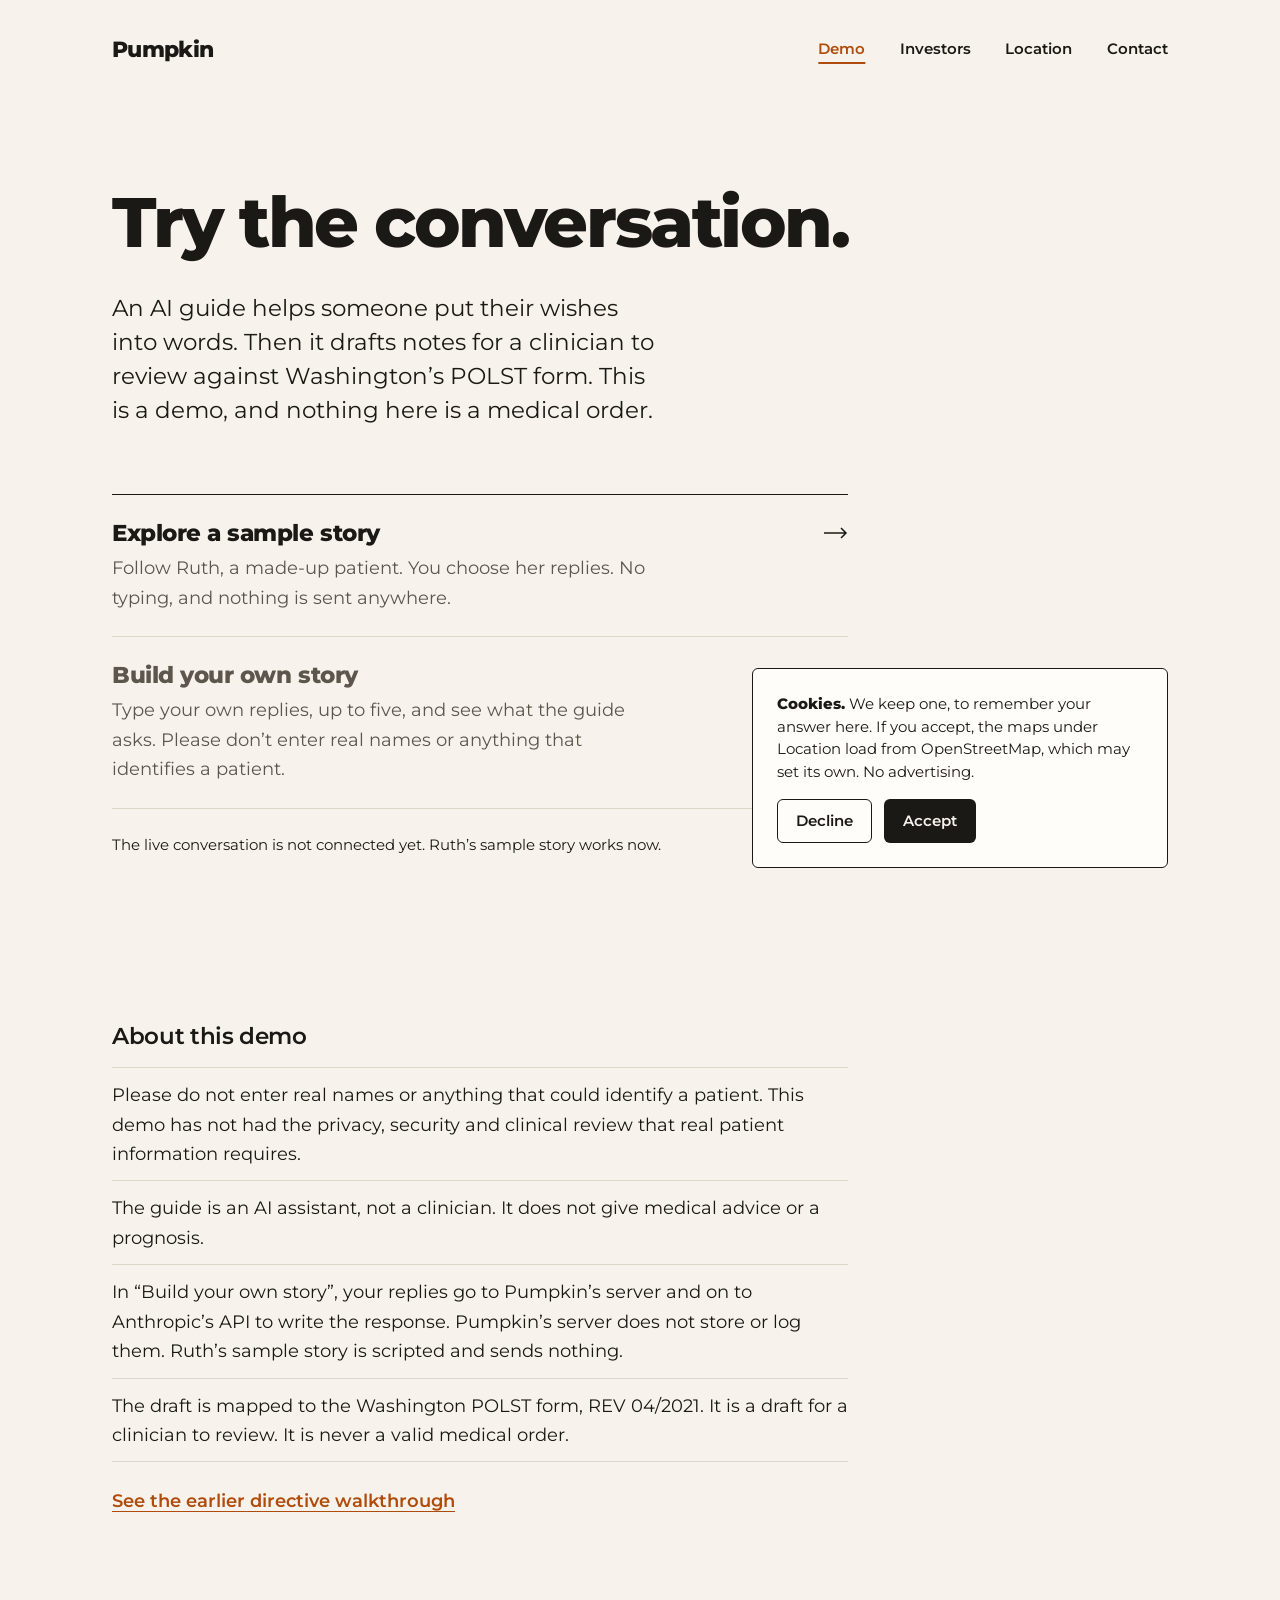
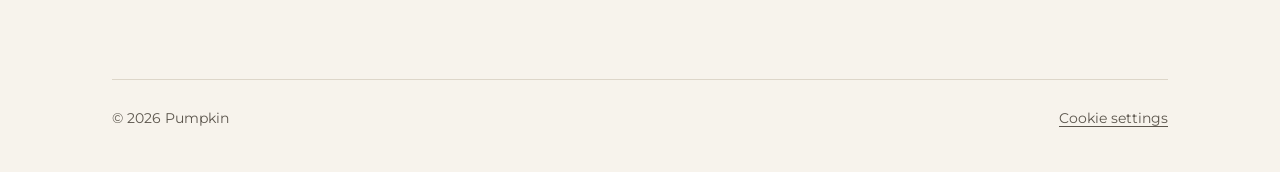
==== commit 9d6c1eea: "Replace the demo with an AI-assisted POLST conversation and clinician-review draft - demo.html: samp" ====
--- a/demo.html
+++ b/demo.html
@@ -4,22 +4,23 @@
   <meta charset="utf-8">
   <meta name="viewport" content="width=device-width, initial-scale=1">
   <title>Demo | Pumpkin</title>
-  <meta name="description" content="One decision from a Pumpkin session, start to finish: the conversation with a psychiatrist on video, the directive for your state, the review, and the night it is needed. The person and her answers are made up.">
+  <meta name="description" content="Try the first step of a Pumpkin session: an AI guide helps someone put their wishes into words, then drafts notes for a clinician to review against Washington's POLST form. A demo, not a medical order.">
   <meta name="color-scheme" content="light">
   <meta name="theme-color" content="#F7F3EC">
   <link rel="canonical" href="https://shubhambans.github.io/pumpkin/demo.html">
   <meta property="og:type" content="website">
   <meta property="og:url" content="https://shubhambans.github.io/pumpkin/demo.html">
   <meta property="og:title" content="Demo | Pumpkin">
-  <meta property="og:description" content="One decision from a Pumpkin session, start to finish. The person and her answers are made up.">
+  <meta property="og:description" content="An AI guide helps someone put their wishes into words, then drafts notes for a clinician to review. A demo, not a medical order.">
   <link rel="icon" href="data:image/svg+xml,%3Csvg xmlns='http://www.w3.org/2000/svg' viewBox='0 0 32 32'%3E%3Ccircle cx='16' cy='16' r='13' fill='%23AF4C0C'/%3E%3C/svg%3E">
   <link rel="preconnect" href="https://fonts.googleapis.com">
   <link rel="preconnect" href="https://fonts.gstatic.com" crossorigin>
   <link rel="stylesheet" href="https://fonts.googleapis.com/css2?family=Montserrat:wght@400..800&display=swap">
   <link rel="stylesheet" href="styles.css">
-  <link rel="stylesheet" href="demo.css">
+  <link rel="stylesheet" href="polst.css">
   <script src="site.js" defer></script>
-  <script src="demo.js" defer></script>
+  <script src="config.js" defer></script>
+  <script src="polst.js" defer></script>
 </head>
 <body>
   <a class="skip-link" href="#main">Skip to content</a>
@@ -38,222 +39,23 @@
 
   <main id="main">
     <section class="hero hero--page page" aria-labelledby="page-title">
-      <h1 id="page-title">One decision, start to finish.</h1>
-      <p class="lead">A real directive covers many decisions. This demo follows just one of them. Ruth is made up, and so are her answers.</p>
+      <h1 id="page-title">Try the conversation.</h1>
+      <p class="lead">An AI guide helps someone put their wishes into words. Then it drafts notes for a clinician to review against Washington’s POLST form. This is a demo, and nothing here is a medical order.</p>
     </section>
 
-    <section class="section demo page" aria-label="Demo" data-demo>
-      <ol class="demo__steps" role="list" hidden>
-        <li><button type="button" data-go="0"><b>1</b> <span>Conversation</span></button></li>
-        <li><button type="button" data-go="1"><b>2</b> <span>Directive</span></button></li>
-        <li><button type="button" data-go="2"><b>3</b> <span>Review</span></button></li>
-        <li><button type="button" data-go="3"><b>4</b> <span>Crisis</span></button></li>
-      </ol>
-
-      <!-- 1. The conversation -->
-      <article class="demo__panel" data-panel aria-labelledby="demo-1">
-        <div class="demo__side">
-          <div class="demo__text">
-            <h2 id="demo-1" class="statement" tabindex="-1">A guided conversation.</h2>
-            <p>Built on questions written by dementia and psychiatry clinicians, for the person or their family.</p>
-            <p>A telehealth psychiatrist is with you on video the whole time, and talks you through each decision before you make it.</p>
-            <p class="demo__scene">Ruth is 78. This spring she was told she has early Alzheimer’s disease. Her daughter, Dana, is beside her, and Dr. Morris is on the screen.</p>
-          </div>
-          <div class="pager" hidden>
-            <button type="button" class="pager__next" data-next>Next: the directive <svg viewBox="0 0 24 12" width="24" height="12" aria-hidden="true"><path d="M0 6h22M17 1l5 5-5 5"/></svg></button>
-          </div>
-        </div>
-        <form class="sheet" aria-label="Sample session" data-answers>
-          <div class="sheet__head">
-            <p class="sheet__label">Video visit</p>
-            <p class="sheet__people"><strong>Dr. Morris</strong>, psychiatrist, with Ruth and Dana</p>
-          </div>
-
-          <div class="outline">
-            <p class="sheet__label">What the full conversation covers</p>
-            <ol class="outline__list" role="list">
-              <li>Who speaks for me</li>
-              <li>What matters most to me</li>
-              <li>Where I want to be cared for</li>
-              <li class="is-here">If I am frightened or confused <span class="outline__here">This demo</span></li>
-              <li>Medicines I accept and refuse</li>
-              <li>Hospital stays and emergency care</li>
-              <li>Life support and resuscitation</li>
-              <li>Food and fluids near the end</li>
-              <li>Who to call, and who not to</li>
-              <li>My home, pets and bills while I am away</li>
-            </ol>
-          </div>
-
-          <div class="part">
-            <p class="says"><strong>Dr. Morris:</strong> “Hospitals are loud and unfamiliar, and that can be frightening. Let’s write down what helps you.”</p>
-            <fieldset>
-              <legend>If you were frightened or confused in the hospital, what would help most?</legend>
-              <label class="option"><input type="radio" name="calm" value="0"> Having my daughter with me</label>
-              <label class="option"><input type="radio" name="calm" value="1" checked> A quiet room and my own music</label>
-              <label class="option"><input type="radio" name="calm" value="2"> Someone explaining each step before it happens</label>
-            </fieldset>
-          </div>
-
-          <div class="part">
-            <p class="says"><strong>Dr. Morris:</strong> “Staff will be trying to keep you safe. You can tell them now what would make it worse.”</p>
-            <fieldset>
-              <legend>What should staff avoid?</legend>
-              <label class="option"><input type="radio" name="avoid" value="0" checked> Being held down or restrained</label>
-              <label class="option"><input type="radio" name="avoid" value="1"> Being left on my own</label>
-              <label class="option"><input type="radio" name="avoid" value="2"> Bright lights and noise at night</label>
-            </fieldset>
-          </div>
-
-          <div class="part">
-            <p class="says"><strong>Dr. Morris:</strong> “Sometimes calming medicine is offered. You get to say when that is all right with you.”</p>
-            <fieldset>
-              <legend>Calming medicine is:</legend>
-              <label class="option"><input type="radio" name="meds" value="0"> Fine, at the lowest dose that works</label>
-              <label class="option"><input type="radio" name="meds" value="1" checked> A last resort. Call my daughter first</label>
-              <label class="option"><input type="radio" name="meds" value="2"> Only if I am a danger to myself or others</label>
-            </fieldset>
-          </div>
-        </form>
-      </article>
-
-      <!-- 2. The directive -->
-      <article class="demo__panel" data-panel aria-labelledby="demo-2">
-        <div class="demo__side">
-          <div class="demo__text">
-            <h2 id="demo-2" class="statement" tabindex="-1">A directive that fits your state’s law.</h2>
-            <p>Pumpkin drafts it.</p>
-            <p class="demo__scene">Ruth’s words go into the form her state recognizes. Choose another state and the document changes with it: its name, the law behind it, what the person who speaks for her is called, and how it has to be signed.</p>
-          </div>
-          <div class="pager" hidden>
-            <button type="button" class="pager__back" data-back>Back</button>
-            <button type="button" class="pager__next" data-next>Next: the review <svg viewBox="0 0 24 12" width="24" height="12" aria-hidden="true"><path d="M0 6h22M17 1l5 5-5 5"/></svg></button>
-          </div>
-        </div>
-        <div class="sheet">
-          <div class="states" role="radiogroup" aria-labelledby="states-label" data-states hidden>
-            <p class="sheet__label" id="states-label">Ruth lives in</p>
-            <label><input type="radio" name="state" value="Washington" checked> Washington</label>
-            <label><input type="radio" name="state" value="Oregon"> Oregon</label>
-            <label><input type="radio" name="state" value="California"> California</label>
-            <label><input type="radio" name="state" value="Texas"> Texas</label>
-            <label><input type="radio" name="state" value="New York"> New York</label>
-            <label><input type="radio" name="state" value="Florida"> Florida</label>
-          </div>
-          <p class="doc__law"><span data-state-law>RCW 70.122</span>, <span data-status>draft</span></p>
-          <h3 class="doc__title" data-state-title>Health Care Directive</h3>
-          <p class="doc__who">Ruth A.</p>
-          <dl class="wishes">
-            <div>
-              <dt data-state-voice>My health care agent</dt>
-              <dd>My daughter, Dana.</dd>
-            </div>
-            <div>
-              <dt>If I am frightened or confused</dt>
-              <dd data-wish="calm">Please give me a quiet room and play my own music.</dd>
-              <dd data-wish="avoid">Do not hold me down or restrain me.</dd>
-              <dd data-wish="meds">Calming medicine is a last resort. Call my daughter first.</dd>
-            </div>
-            <div class="wishes__rest">
-              <dt>Eight more sections</dt>
-              <dd>Left out of this demo.</dd>
-            </div>
-            <div>
-              <dt>To be valid in <span data-state-name>Washington</span></dt>
-              <dd data-state-signing>Signed before two witnesses or a notary.</dd>
-              <dd data-state-note>Wishes about psychiatric care can go in a separate Mental Health Advance Directive.</dd>
-            </div>
-          </dl>
-          <p class="sheet__note">Simplified for this demo. Not legal advice.</p>
-        </div>
-      </article>
-
-      <!-- 3. The review -->
-      <article class="demo__panel" data-panel aria-labelledby="demo-3">
-        <div class="demo__side">
-          <div class="demo__text">
-            <h2 id="demo-3" class="statement" tabindex="-1">A clinician reviews it with you before you sign.</h2>
-            <p class="demo__scene">Dr. Morris has been on the call from the first question. Before anything is signed she reads the directive back, asks Ruth to explain each choice in her own words, and answers Dana’s questions.</p>
-          </div>
-          <div class="pager" hidden>
-            <button type="button" class="pager__back" data-back>Back</button>
-            <button type="button" class="pager__next" data-next>Next: the crisis <svg viewBox="0 0 24 12" width="24" height="12" aria-hidden="true"><path d="M0 6h22M17 1l5 5-5 5"/></svg></button>
-          </div>
-        </div>
-        <div class="sheet">
-          <p class="sheet__label">Review with Dr. Morris, psychiatrist</p>
-          <ul class="checks" role="list">
-            <li>Read back in plain language</li>
-            <li>Ruth explains each choice in her own words</li>
-            <li>Dana’s questions answered</li>
-            <li>Ruth confirms these are her wishes</li>
-          </ul>
-          <button type="button" class="signline" data-sign hidden>Sign here</button>
-          <p class="signline signline--done" data-signed><strong>Ruth A.</strong></p>
-          <p class="sheet__note" data-signed-note>Signed on the call with Dr. Morris. Then, as <span data-state-name>Washington</span> requires: <span data-state-rule>two witnesses or a notary</span>.</p>
-        </div>
-      </article>
-
-      <!-- 4. The crisis -->
-      <article class="demo__panel" data-panel aria-labelledby="demo-4">
-        <div class="demo__side">
-          <div class="demo__text">
-            <h2 id="demo-4" class="statement" tabindex="-1">There in a crisis.</h2>
-            <p>Shared with your family and care team, one quick lookup away, and we track whether it was seen and followed.</p>
-            <p class="demo__scene">Three months later, 2:10 am. Ruth is brought to an emergency department across town, frightened and unable to say why she is there. Dana’s phone is off. No one on shift has met her.</p>
-            <p class="demo__stakes">Without a plan, care defaults to the most aggressive option.</p>
-          </div>
-          <div class="pager" hidden>
-            <button type="button" class="pager__back" data-back>Back</button>
-            <button type="button" class="pager__next" data-restart>Start over</button>
-          </div>
-        </div>
-        <div class="sheet">
-          <p class="sheet__label">Emergency department, 2:10 am</p>
-          <div class="lookup">
-            <p class="lookup__who">Ruth A., 78</p>
-            <button type="button" class="lookup__go" data-lookup hidden>Look her up</button>
-          </div>
-          <p class="sheet__found"><span data-unknown hidden>Nothing on file. No one here knows her.</span><span data-found>Advance directive on file, reviewed and signed.</span></p>
-          <dl class="known">
-            <div>
-              <dt>Who can speak for her</dt>
-              <dd><span data-unknown hidden>Not known</span><span data-found>Dana, her daughter. Call first.</span></dd>
-            </div>
-            <div>
-              <dt>What calms her</dt>
-              <dd><span data-unknown hidden>Not known</span><span data-found data-team="calm">A quiet room and her own music.</span></dd>
-            </div>
-            <div>
-              <dt>What to avoid</dt>
-              <dd><span data-unknown hidden>Not known</span><span data-found data-team="avoid">Holding her down or restraining her.</span></dd>
-            </div>
-            <div>
-              <dt>Calming medicine</dt>
-              <dd><span data-unknown hidden>Not known</span><span data-found data-team="meds">A last resort. Call her daughter first.</span></dd>
-            </div>
-          </dl>
-          <dl class="log" data-result>
-            <div>
-              <dt>Shared with</dt>
-              <dd>Dana and Ruth’s care team</dd>
-            </div>
-            <div>
-              <dt>Seen</dt>
-              <dd>2:14 am, by the emergency clinician</dd>
-            </div>
-            <div>
-              <dt>Followed</dt>
-              <dd>Yes</dd>
-            </div>
-          </dl>
-        </div>
-      </article>
+    <section class="section page polst" aria-label="Demo" data-polst>
+      <noscript><p class="prose">This demo needs JavaScript. The <a href="directive.html">directive walkthrough</a> reads without it.</p></noscript>
     </section>
 
-    <section class="section contact page" aria-labelledby="contact-title">
-      <h2 id="contact-title" class="statement">Running a PACE program or working in dementia or psychiatric care? <span>We’d like to talk.</span></h2>
-      <p><a href="mailto:healthpumpkin@gmail.com">healthpumpkin@gmail.com</a></p>
+    <section class="section page polst-about" aria-labelledby="about-title">
+      <h2 id="about-title" class="subhead">About this demo</h2>
+      <ul class="polst-about__list" role="list">
+        <li>Please do not enter real names or anything that could identify a patient. This demo has not had the privacy, security and clinical review that real patient information requires.</li>
+        <li>The guide is an AI assistant, not a clinician. It does not give medical advice or a prognosis.</li>
+        <li>In “Build your own story”, your replies go to Pumpkin’s server and on to Anthropic’s API to write the response. Pumpkin’s server does not store or log them. Ruth’s sample story is scripted and sends nothing.</li>
+        <li>The draft is mapped to the Washington POLST form, REV 04/2021. It is a draft for a clinician to review. It is never a valid medical order.</li>
+      </ul>
+      <p class="more"><a href="directive.html">See the earlier directive walkthrough</a></p>
     </section>
   </main>
 
--- a/polst.css
+++ b/polst.css
@@ -0,0 +1,516 @@
+/* Pumpkin POLST demo. Builds on styles.css; loaded only by demo.html.
+   Form conventions throughout: ruled rows, square corners, text controls. */
+
+.polst {
+  max-width: none;
+}
+
+.polst > * {
+  max-width: 46rem;
+}
+
+.polst__status,
+.polst__notice {
+  margin-top: var(--s-3);
+  font-size: 0.9375rem;
+}
+
+.polst__status:empty {
+  display: none;
+}
+
+.polst__notice {
+  padding: 0.75rem 1rem;
+  border: 1px solid var(--ink);
+  border-radius: 2px;
+  background: var(--sheet);
+  font-weight: 600;
+}
+
+.polst > .polst__notice:first-child {
+  margin: 0 0 var(--s-3);
+}
+
+/* Start: two ruled choices */
+
+.choices {
+  border-top: 1px solid var(--ink);
+}
+
+.choice {
+  display: block;
+  width: 100%;
+  padding: var(--s-3) 0;
+  border: 0;
+  border-bottom: 1px solid var(--rule);
+  background: none;
+  text-align: left;
+  cursor: pointer;
+}
+
+.choice__title {
+  display: flex;
+  align-items: center;
+  justify-content: space-between;
+  gap: var(--s-2);
+  font-size: var(--fs-lead);
+  font-weight: 800;
+  letter-spacing: -0.02em;
+  line-height: 1.2;
+  transition: color 160ms ease;
+}
+
+.choice__text {
+  display: block;
+  max-width: 34rem;
+  margin-top: 0.375rem;
+  color: var(--ink-soft);
+}
+
+.choice:hover:not(:disabled) .choice__title {
+  color: var(--accent);
+}
+
+.choice:disabled {
+  cursor: default;
+}
+
+.choice:disabled .choice__title {
+  color: var(--ink-soft);
+}
+
+.polst svg {
+  flex: none;
+  fill: none;
+  stroke: currentColor;
+  stroke-width: 1.5;
+  transition: transform 220ms var(--ease-out);
+}
+
+.choice:hover:not(:disabled) svg,
+.pager__next:hover svg,
+.dock__send:hover:not(:disabled) svg {
+  transform: translateX(0.25rem);
+}
+
+/* The sheet and its pager, as on the directive walkthrough */
+
+.sheet {
+  padding: clamp(1.25rem, 0.9rem + 1.6vw, 2rem);
+  border: 1px solid var(--rule);
+  border-radius: 2px;
+  background: var(--sheet);
+  font-size: 1rem;
+  line-height: 1.5;
+}
+
+.sheet__head {
+  display: flex;
+  flex-wrap: wrap;
+  align-items: baseline;
+  justify-content: space-between;
+  gap: 0 var(--s-3);
+  padding-bottom: var(--s-2);
+  border-bottom: 1px solid var(--ink);
+}
+
+.sheet__label,
+.sheet__note,
+.polst__count {
+  color: var(--ink-soft);
+  font-size: var(--fs-small);
+}
+
+.sheet__label {
+  font-weight: 600;
+}
+
+.sheet__note {
+  margin-top: 0.75rem;
+}
+
+.polst__count {
+  font-weight: 600;
+  font-variant-numeric: lining-nums tabular-nums;
+}
+
+.pager {
+  display: flex;
+  align-items: center;
+  justify-content: space-between;
+  gap: var(--s-3);
+  margin-top: var(--s-4);
+  border-top: 1px solid var(--ink);
+}
+
+.pager--inline {
+  margin-top: var(--s-2);
+}
+
+.pager button,
+.dock__send,
+.dock__finish {
+  display: inline-flex;
+  align-items: center;
+  gap: 0.75rem;
+  min-height: 3.25rem;
+  padding: 0;
+  border: 0;
+  background: none;
+  font-weight: 600;
+  text-align: left;
+  cursor: pointer;
+  transition: color 160ms ease;
+}
+
+.pager__back,
+.dock__finish {
+  color: var(--ink-soft);
+  font-size: 0.9375rem;
+}
+
+.pager__next {
+  margin-left: auto;
+}
+
+.pager button:hover,
+.dock__send:hover:not(:disabled),
+.dock__finish:hover {
+  color: var(--accent);
+}
+
+/* Conversation */
+
+.log {
+  margin-top: var(--s-2);
+}
+
+.turn {
+  padding-block: 0.875rem;
+  border-bottom: 1px solid var(--rule);
+}
+
+.turn__who {
+  display: block;
+  color: var(--ink-soft);
+  font-size: var(--fs-small);
+  font-weight: 600;
+}
+
+.turn p {
+  margin-top: 0.125rem;
+  white-space: pre-wrap;
+  overflow-wrap: anywhere;
+}
+
+.turn--person p {
+  font-weight: 600;
+}
+
+.turn.is-pending p {
+  color: var(--ink-soft);
+}
+
+.dock {
+  margin-top: var(--s-3);
+}
+
+.replies {
+  min-width: 0;
+  padding: 0;
+  border: 0;
+}
+
+.replies legend {
+  padding: 0 0 0.5rem;
+  color: var(--ink-soft);
+  font-size: var(--fs-small);
+  font-weight: 600;
+}
+
+/* A reply to choose: a ruled line with a circle, as on a paper form */
+.reply {
+  position: relative;
+  display: block;
+  width: 100%;
+  padding: 0.6875rem 0 0.6875rem 1.875rem;
+  border: 0;
+  border-top: 1px solid var(--rule);
+  background: none;
+  line-height: 1.4;
+  text-align: left;
+  cursor: pointer;
+}
+
+.reply:last-child {
+  border-bottom: 1px solid var(--rule);
+}
+
+.reply::before {
+  content: "";
+  position: absolute;
+  top: 0.875rem;
+  left: 0;
+  width: 1.0625rem;
+  height: 1.0625rem;
+  border: 1.5px solid var(--ink);
+  border-radius: 50%;
+}
+
+.reply:hover::before {
+  background: var(--ink);
+  box-shadow: inset 0 0 0 3px var(--sheet);
+}
+
+.dock__box,
+.review input[type="text"],
+.review textarea,
+.review select {
+  width: 100%;
+  padding: 0.625rem 0.75rem;
+  border: 1px solid var(--ink);
+  border-radius: 2px;
+  background: var(--paper);
+  line-height: 1.5;
+}
+
+.dock__box,
+.review textarea {
+  display: block;
+  resize: vertical;
+}
+
+.dock__row {
+  display: flex;
+  align-items: center;
+  justify-content: space-between;
+  gap: var(--s-2);
+}
+
+.dock__left,
+.dock__wait {
+  color: var(--ink-soft);
+  font-size: var(--fs-small);
+}
+
+.dock__send:disabled {
+  color: var(--ink-soft);
+  cursor: default;
+}
+
+/* The draft for clinician review */
+
+.polst > .review {
+  max-width: 52rem;
+}
+
+.review {
+  padding: clamp(1.25rem, 0.9rem + 1.6vw, 2rem);
+  border: 1px solid var(--rule);
+  border-radius: 2px;
+  background: var(--sheet);
+  font-size: 1rem;
+  line-height: 1.5;
+}
+
+.review__banner {
+  padding: 0.75rem 1rem;
+  border: 2px solid var(--ink);
+  font-weight: 800;
+  letter-spacing: -0.01em;
+}
+
+.review__banner--foot {
+  margin-top: var(--s-4);
+}
+
+.review__meta,
+.review__lede,
+.review__none {
+  color: var(--ink-soft);
+  font-size: var(--fs-small);
+}
+
+.review__meta {
+  margin-top: 0.75rem;
+}
+
+.review__part {
+  margin-top: var(--s-4);
+  padding-top: var(--s-3);
+  border-top: 1px solid var(--ink);
+}
+
+.review__part > h3 b {
+  color: var(--accent);
+  font-weight: 800;
+}
+
+.review__lede {
+  max-width: 40rem;
+  margin-top: 0.375rem;
+}
+
+.review__part .sheet__label {
+  display: block;
+  margin-top: var(--s-3);
+}
+
+.field {
+  margin-top: var(--s-2);
+  padding-top: var(--s-2);
+  border-top: 1px solid var(--rule);
+}
+
+.field__where {
+  color: var(--ink-soft);
+  font-size: var(--fs-small);
+  font-weight: 600;
+}
+
+.field__label {
+  font-weight: 600;
+  line-height: 1.4;
+}
+
+.field__controls {
+  display: grid;
+  grid-template-columns: 12.5rem minmax(0, 1fr);
+  gap: 0.5rem;
+  margin-top: 0.5rem;
+}
+
+@media (max-width: 34rem) {
+  .field__controls {
+    grid-template-columns: minmax(0, 1fr);
+  }
+}
+
+/* The status is always written out in words; weight marks what is settled. */
+.field[data-status="patient_stated"] .field__controls select:first-child {
+  font-weight: 600;
+}
+
+.field[data-status="not_discussed"] .field__controls > :last-child {
+  border-color: var(--rule);
+}
+
+.field__basis,
+.field__note {
+  margin-top: 0.375rem;
+  font-size: 0.9375rem;
+}
+
+.field__basis span,
+.field__note {
+  color: var(--ink-soft);
+}
+
+.review__pair {
+  max-width: none;
+  gap: var(--s-2) var(--s-4);
+}
+
+.review__pair > * {
+  max-width: none;
+}
+
+.notes {
+  margin-top: 0.375rem;
+}
+
+.notes li {
+  padding-block: 0.5rem;
+  border-top: 1px solid var(--rule);
+  overflow-wrap: anywhere;
+}
+
+.notes__topic {
+  color: var(--ink-soft);
+  font-size: var(--fs-small);
+}
+
+.review__none {
+  margin-top: 0.375rem;
+}
+
+.review__all {
+  margin-top: var(--s-3);
+}
+
+.review__all summary {
+  font-weight: 600;
+  cursor: pointer;
+}
+
+.review label.sheet__label {
+  margin-bottom: 0.375rem;
+}
+
+.review__check {
+  display: flex;
+  align-items: center;
+  gap: 0.625rem;
+  min-height: 2.75rem;
+  margin-top: var(--s-2);
+  font-weight: 600;
+  cursor: pointer;
+}
+
+.review__check input {
+  width: 1.125rem;
+  height: 1.125rem;
+  accent-color: var(--ink);
+}
+
+.review__state {
+  font-size: 0.9375rem;
+}
+
+.review__state.is-done {
+  font-weight: 600;
+}
+
+/* About */
+
+.polst-about__list {
+  max-width: 46rem;
+  margin-top: var(--s-2);
+  border-bottom: 1px solid var(--rule);
+}
+
+.polst-about__list li {
+  padding-block: 0.75rem;
+  border-top: 1px solid var(--rule);
+}
+
+@media (prefers-reduced-motion: no-preference) {
+  .polst > *,
+  .turn {
+    animation: arrive 400ms var(--ease-out) backwards;
+  }
+}
+
+/* Printing gives the reviewer the draft and notes, with the label top and bottom. */
+@media print {
+  .site-header,
+  .site-footer,
+  .hero,
+  .polst-about,
+  .pager {
+    display: none;
+  }
+
+  .section {
+    padding: 0;
+  }
+
+  .review {
+    padding: 0;
+    border: 0;
+  }
+
+  .review__all:not([open]) {
+    display: none;
+  }
+}
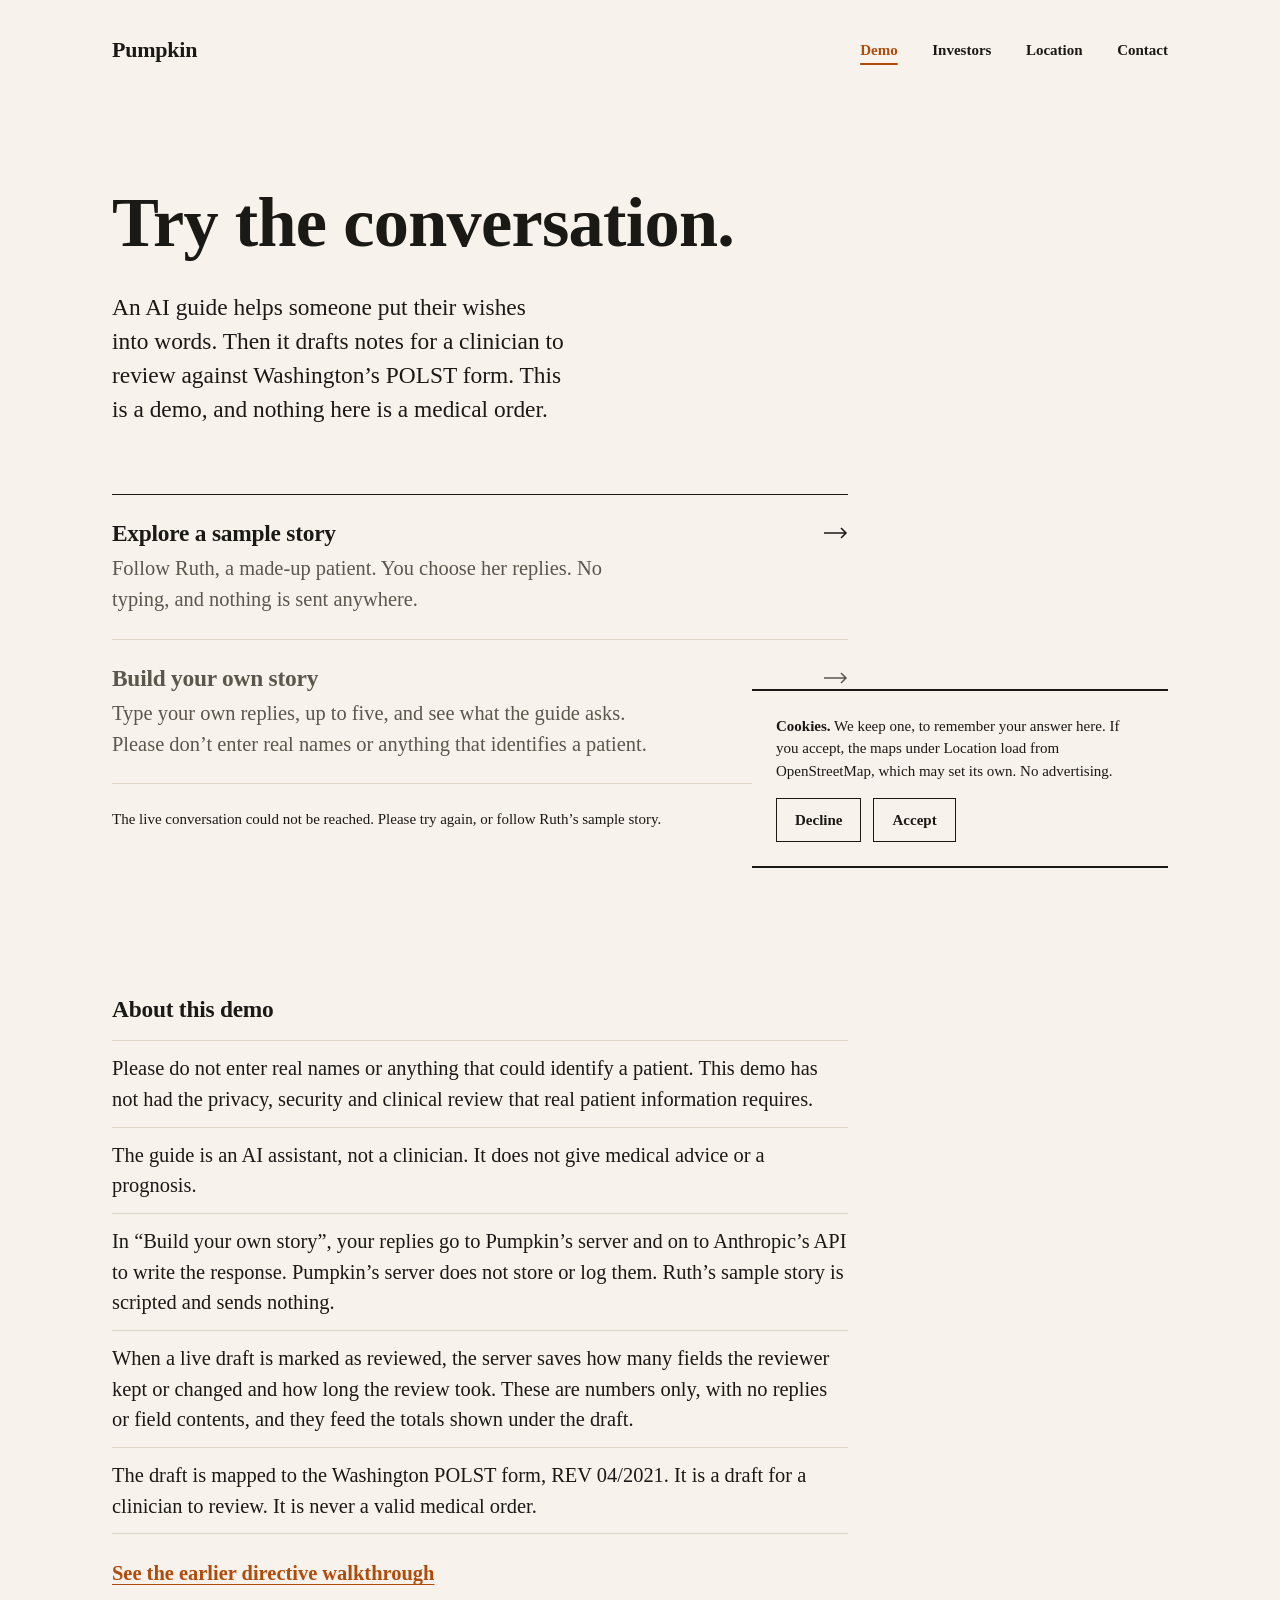
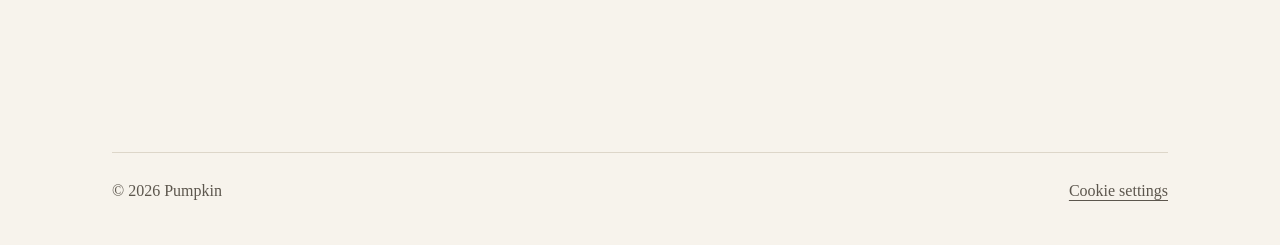
==== commit 4480e958: "Demo: save review totals, add an at-a-glance section, set the page in Times New Roman The Worker now" ====
--- a/demo.html
+++ b/demo.html
@@ -13,16 +13,13 @@
   <meta property="og:title" content="Demo | Pumpkin">
   <meta property="og:description" content="An AI guide helps someone put their wishes into words, then drafts notes for a clinician to review. A demo, not a medical order.">
   <link rel="icon" href="data:image/svg+xml,%3Csvg xmlns='http://www.w3.org/2000/svg' viewBox='0 0 32 32'%3E%3Ccircle cx='16' cy='16' r='13' fill='%23AF4C0C'/%3E%3C/svg%3E">
-  <link rel="preconnect" href="https://fonts.googleapis.com">
-  <link rel="preconnect" href="https://fonts.gstatic.com" crossorigin>
-  <link rel="stylesheet" href="https://fonts.googleapis.com/css2?family=Montserrat:wght@400..800&display=swap">
   <link rel="stylesheet" href="styles.css">
   <link rel="stylesheet" href="polst.css">
   <script src="site.js" defer></script>
   <script src="config.js" defer></script>
   <script src="polst.js" defer></script>
 </head>
-<body>
+<body class="paper">
   <a class="skip-link" href="#main">Skip to content</a>
 
   <header class="site-header page">
@@ -53,6 +50,7 @@
         <li>Please do not enter real names or anything that could identify a patient. This demo has not had the privacy, security and clinical review that real patient information requires.</li>
         <li>The guide is an AI assistant, not a clinician. It does not give medical advice or a prognosis.</li>
         <li>In “Build your own story”, your replies go to Pumpkin’s server and on to Anthropic’s API to write the response. Pumpkin’s server does not store or log them. Ruth’s sample story is scripted and sends nothing.</li>
+        <li>When a live draft is marked as reviewed, the server saves how many fields the reviewer kept or changed and how long the review took. These are numbers only, with no replies or field contents, and they feed the totals shown under the draft.</li>
         <li>The draft is mapped to the Washington POLST form, REV 04/2021. It is a draft for a clinician to review. It is never a valid medical order.</li>
       </ul>
       <p class="more"><a href="directive.html">See the earlier directive walkthrough</a></p>
--- a/polst.css
+++ b/polst.css
@@ -336,9 +336,55 @@
 }
 
 .review__part {
-  margin-top: var(--s-4);
+  margin-top: calc(var(--s-4) * 1.5);
   padding-top: var(--s-3);
+  border-top: 2px solid var(--ink);
+}
+
+/* A band of paper colour names each group, so the sections read apart at a glance. */
+.group {
+  margin-top: var(--s-3);
+}
+
+.review__sub {
+  margin-bottom: 0.25rem;
+  padding: 0.5rem 0.75rem;
   border-top: 1px solid var(--ink);
+  background: var(--paper);
+  font-size: 0.9375rem;
+  font-weight: 800;
+  letter-spacing: -0.01em;
+  line-height: 1.3;
+}
+
+.group > .field:first-of-type,
+.group > .notes > li:first-child {
+  border-top: 0;
+}
+
+.group > .field:first-of-type {
+  margin-top: 0;
+  padding-top: 0.75rem;
+}
+
+.group > .notes {
+  margin-top: 0;
+}
+
+.field__track {
+  margin-top: 0.5rem;
+  color: var(--ink-soft);
+  font-size: var(--fs-small);
+}
+
+.field.is-changed .field__track {
+  color: var(--accent);
+  font-weight: 600;
+}
+
+.review__tally {
+  margin-top: 0.625rem;
+  font-weight: 600;
 }
 
 .review__part > h3 b {
@@ -514,3 +560,235 @@
     display: none;
   }
 }
+
+/* ------------------------------------------------------------------
+   The demo page is set like a printed form: Times New Roman, ruled
+   lines, square boxes, no fills. Everything below belongs to
+   <body class="paper"> and overrides the shared look.
+   ------------------------------------------------------------------ */
+
+.paper {
+  --font: "Times New Roman", Times, "Liberation Serif", serif;
+  --fs-small: 1rem;
+  --fs-body: clamp(1.1875rem, 1.15rem + 0.16vw, 1.3125rem);
+  --radius: 0;
+  line-height: 1.5;
+}
+
+.paper h1,
+.paper h2,
+.paper h3,
+.paper h4,
+.paper .wordmark,
+.paper .subhead,
+.paper .choice__title {
+  font-weight: 700;
+  letter-spacing: -0.01em;
+}
+
+.paper :focus-visible {
+  border-radius: 0;
+}
+
+/* Nothing on this page is filled: the notice and its buttons are outlined. */
+.paper .cookie {
+  border-width: 2px 0;
+  background: var(--paper);
+}
+
+.paper .button {
+  border: 1px solid var(--ink);
+  background: none;
+  color: var(--ink);
+}
+
+.paper .button:hover {
+  background: none;
+  border-color: var(--accent);
+  color: var(--accent);
+}
+
+.paper .sheet,
+.paper .review {
+  padding: var(--s-3) 0 0;
+  border: 0;
+  border-top: 3px double var(--ink);
+  background: none;
+  font-size: inherit;
+}
+
+.paper .polst__notice {
+  padding: 0.75rem 0;
+  border: 0;
+  border-block: 1px solid var(--ink);
+  background: none;
+  font-style: italic;
+  font-weight: 400;
+}
+
+.paper .review__banner {
+  padding: 0.625rem 0;
+  border: 0;
+  border-block: 1px solid var(--ink);
+  font-weight: 700;
+  text-align: center;
+}
+
+/* Small capitals mark the labels a form would print. */
+.paper .sheet__label,
+.paper .turn__who,
+.paper .polst__count,
+.paper .replies legend,
+.paper .review__sub,
+.paper .glance__label {
+  font-variant-caps: small-caps;
+  font-weight: 400;
+  letter-spacing: 0.04em;
+}
+
+.paper .turn--person p {
+  font-style: italic;
+  font-weight: 400;
+}
+
+/* A reply to choose is a box to tick. */
+.paper .reply::before {
+  top: 0.9375rem;
+  border-width: 1px;
+  border-radius: 0;
+}
+
+.paper .reply:hover::before {
+  box-shadow: inset 0 0 0 3px var(--paper);
+}
+
+/* Blanks to fill in, as on paper: a line under the entry, nothing around it. */
+.paper .dock__box,
+.paper .review input[type="text"],
+.paper .review textarea,
+.paper .review select {
+  padding: 0.375rem 0;
+  border: 0;
+  border-bottom: 1px solid var(--ink);
+  border-radius: 0;
+  background: none;
+}
+
+.paper .dock__box,
+.paper .review textarea {
+  padding: 0.5rem 0.625rem;
+  border: 1px solid var(--ink);
+}
+
+.paper .review__check input {
+  appearance: none;
+  flex: none;
+  width: 1.0625rem;
+  height: 1.0625rem;
+  border: 1px solid var(--ink);
+}
+
+.paper .review__check input:checked {
+  box-shadow: inset 0 0 0 3px var(--paper);
+  background: var(--ink);
+}
+
+.paper .review__part {
+  border-top-width: 1px;
+}
+
+.paper .review__part > h3 b {
+  color: inherit;
+}
+
+/* Group labels sit in the margin beside what they name, like the side notes on a statute. */
+.paper .review__sub {
+  margin: 0;
+  padding: 0.75rem 0 0;
+  border-top: 1px solid var(--ink);
+  background: none;
+  font-size: 1.0625rem;
+}
+
+@media (min-width: 48rem) {
+  .paper .review__part > .group,
+  .paper .review__part > .review__pair > .group {
+    display: grid;
+    grid-template-columns: 10.5rem minmax(0, 1fr);
+    column-gap: var(--s-3);
+    border-top: 1px solid var(--ink);
+  }
+
+  .paper .review__part > .review__pair {
+    display: block;
+  }
+
+  .paper .group > .review__sub {
+    grid-column: 1;
+    grid-row: 1 / span 12;
+    border-top: 0;
+  }
+
+  .paper .group > :not(.review__sub) {
+    grid-column: 2;
+  }
+
+  .paper .group > .review__none,
+  .paper .group > .review__tally {
+    margin-top: 0;
+    padding-top: 0.75rem;
+  }
+
+  .paper .group > .notes > li:first-child {
+    padding-top: 0.75rem;
+  }
+}
+
+.paper .field.is-changed .field__track {
+  color: inherit;
+  font-style: italic;
+  font-weight: 700;
+}
+
+.paper .field__track {
+  font-style: italic;
+}
+
+/* At a glance: three figures on a ruled line. */
+.glance {
+  display: grid;
+  grid-template-columns: repeat(3, minmax(0, 1fr));
+  margin-top: var(--s-3);
+  border-block: 1px solid var(--ink);
+}
+
+.glance__figure {
+  padding: 0.75rem 0.75rem 0.875rem 0;
+}
+
+.glance__figure + .glance__figure {
+  padding-left: 0.75rem;
+  border-left: 1px solid var(--rule);
+}
+
+.glance__n {
+  display: block;
+  font-size: clamp(2.5rem, 2rem + 2.4vw, 4rem);
+  font-weight: 700;
+  line-height: 1;
+  font-variant-numeric: lining-nums;
+}
+
+.glance__label {
+  display: block;
+  margin-top: 0.25rem;
+  line-height: 1.2;
+}
+
+.notes--ordered {
+  padding-left: 1.25rem;
+}
+
+.notes--ordered li {
+  padding-left: 0.25rem;
+}
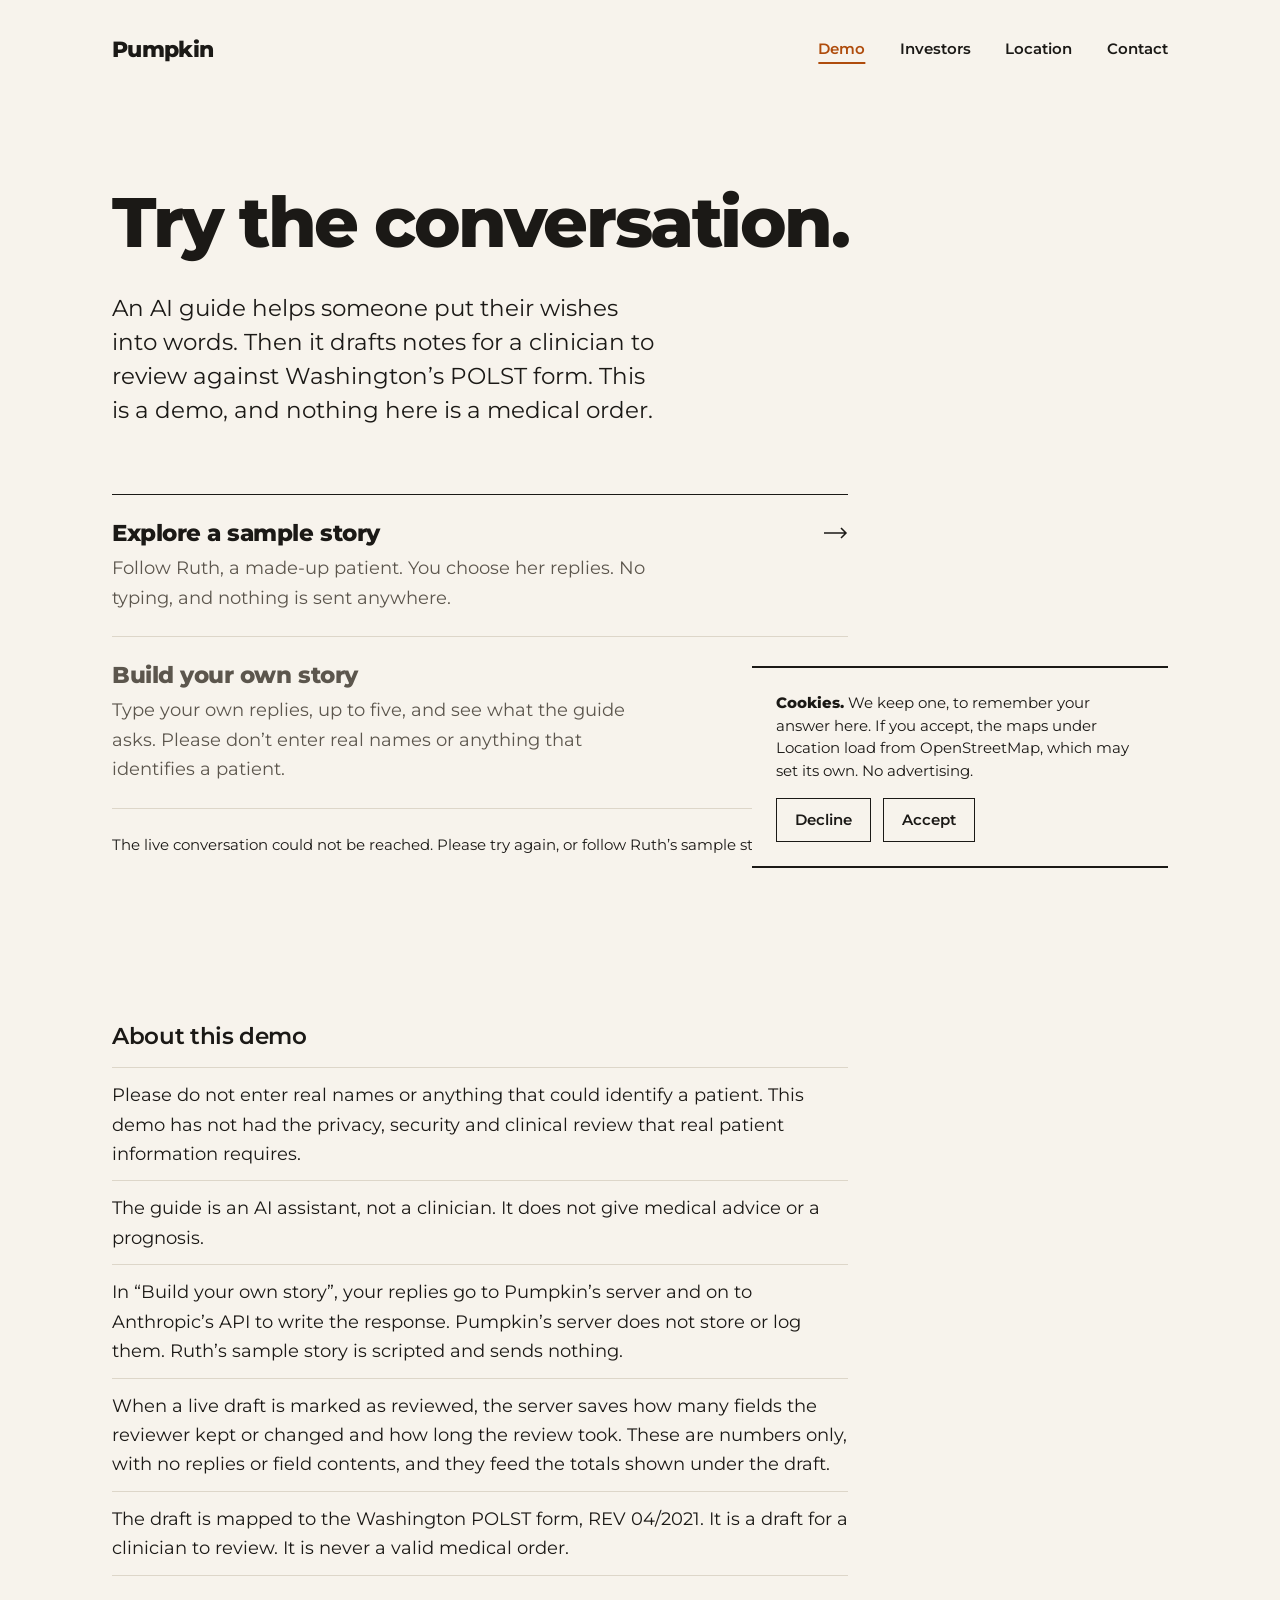
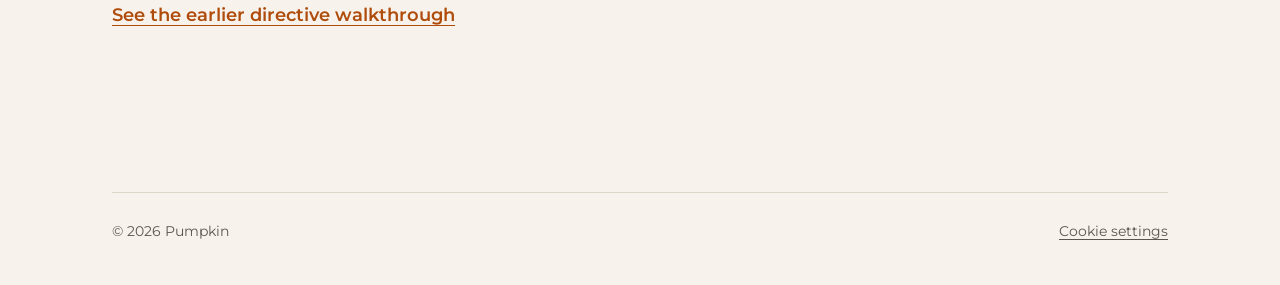
==== commit 030a5d7d: "Return the site to Montserrat Keeps the outlined square controls and unfilled panels; removes the Ti" ====
--- a/demo.html
+++ b/demo.html
@@ -13,6 +13,9 @@
   <meta property="og:title" content="Demo | Pumpkin">
   <meta property="og:description" content="An AI guide helps someone put their wishes into words, then drafts notes for a clinician to review. A demo, not a medical order.">
   <link rel="icon" href="data:image/svg+xml,%3Csvg xmlns='http://www.w3.org/2000/svg' viewBox='0 0 32 32'%3E%3Ccircle cx='16' cy='16' r='13' fill='%23AF4C0C'/%3E%3C/svg%3E">
+  <link rel="preconnect" href="https://fonts.googleapis.com">
+  <link rel="preconnect" href="https://fonts.gstatic.com" crossorigin>
+  <link rel="stylesheet" href="https://fonts.googleapis.com/css2?family=Montserrat:wght@400..800&display=swap">
   <link rel="stylesheet" href="styles.css">
   <link rel="stylesheet" href="polst.css">
   <script src="site.js" defer></script>
--- a/styles.css
+++ b/styles.css
@@ -1,5 +1,6 @@
 /* Pumpkin
-   One typeface, one accent, one left axis. Shared by every page. */
+   One typeface (Montserrat), one accent, one left axis. Shared by every page.
+   The rules that keep it plain (no fills, no rounded corners) are at the end. */
 
 /* Metric-matched fallback, so text does not jump when Montserrat arrives. */
 @font-face {
@@ -711,3 +712,41 @@
     display: none;
   }
 }
+
+/* ------------------------------------------------------------------
+   Plain, site-wide: no fills, no rounded corners. Kept together here
+   so it can be read, and changed, in one place. It overrides the
+   rules above.
+   ------------------------------------------------------------------ */
+
+:root {
+  --sheet: var(--paper); /* panels are the colour of the page, set apart by rules */
+  --radius: 0;
+}
+
+*,
+*::before,
+*::after {
+  border-radius: 0 !important;
+}
+
+/* Buttons are outlined, never filled. */
+.button,
+.button--ink,
+.button--quiet {
+  border: 1px solid var(--ink);
+  background: none;
+  color: var(--ink);
+}
+
+.button:hover,
+.button--ink:hover,
+.button--quiet:hover {
+  border-color: var(--accent);
+  background: none;
+  color: var(--accent);
+}
+
+.cookie {
+  border-width: 2px 0;
+}
--- a/polst.css
+++ b/polst.css
@@ -562,51 +562,10 @@
 }
 
 /* ------------------------------------------------------------------
-   The demo page is set like a printed form: Times New Roman, ruled
-   lines, square boxes, no fills. Everything below belongs to
-   <body class="paper"> and overrides the shared look.
+   The demo is set like a printed form: ruled lines, square boxes,
+   no fills. The typeface and the plain buttons come from styles.css;
+   everything below belongs to <body class="paper">.
    ------------------------------------------------------------------ */
-
-.paper {
-  --font: "Times New Roman", Times, "Liberation Serif", serif;
-  --fs-small: 1rem;
-  --fs-body: clamp(1.1875rem, 1.15rem + 0.16vw, 1.3125rem);
-  --radius: 0;
-  line-height: 1.5;
-}
-
-.paper h1,
-.paper h2,
-.paper h3,
-.paper h4,
-.paper .wordmark,
-.paper .subhead,
-.paper .choice__title {
-  font-weight: 700;
-  letter-spacing: -0.01em;
-}
-
-.paper :focus-visible {
-  border-radius: 0;
-}
-
-/* Nothing on this page is filled: the notice and its buttons are outlined. */
-.paper .cookie {
-  border-width: 2px 0;
-  background: var(--paper);
-}
-
-.paper .button {
-  border: 1px solid var(--ink);
-  background: none;
-  color: var(--ink);
-}
-
-.paper .button:hover {
-  background: none;
-  border-color: var(--accent);
-  color: var(--accent);
-}
 
 .paper .sheet,
 .paper .review {
@@ -622,8 +581,7 @@
   border: 0;
   border-block: 1px solid var(--ink);
   background: none;
-  font-style: italic;
-  font-weight: 400;
+  font-weight: 600;
 }
 
 .paper .review__banner {
@@ -641,14 +599,11 @@
 .paper .replies legend,
 .paper .review__sub,
 .paper .glance__label {
-  font-variant-caps: small-caps;
-  font-weight: 400;
-  letter-spacing: 0.04em;
+  font-weight: 600;
 }
 
 .paper .turn--person p {
-  font-style: italic;
-  font-weight: 400;
+  font-weight: 600;
 }
 
 /* A reply to choose is a box to tick. */
@@ -707,7 +662,7 @@
   padding: 0.75rem 0 0;
   border-top: 1px solid var(--ink);
   background: none;
-  font-size: 1.0625rem;
+  font-size: 0.9375rem;
 }
 
 @media (min-width: 48rem) {
@@ -745,13 +700,8 @@
 }
 
 .paper .field.is-changed .field__track {
-  color: inherit;
-  font-style: italic;
-  font-weight: 700;
-}
-
-.paper .field__track {
-  font-style: italic;
+  color: var(--ink);
+  font-weight: 600;
 }
 
 /* At a glance: three figures on a ruled line. */
